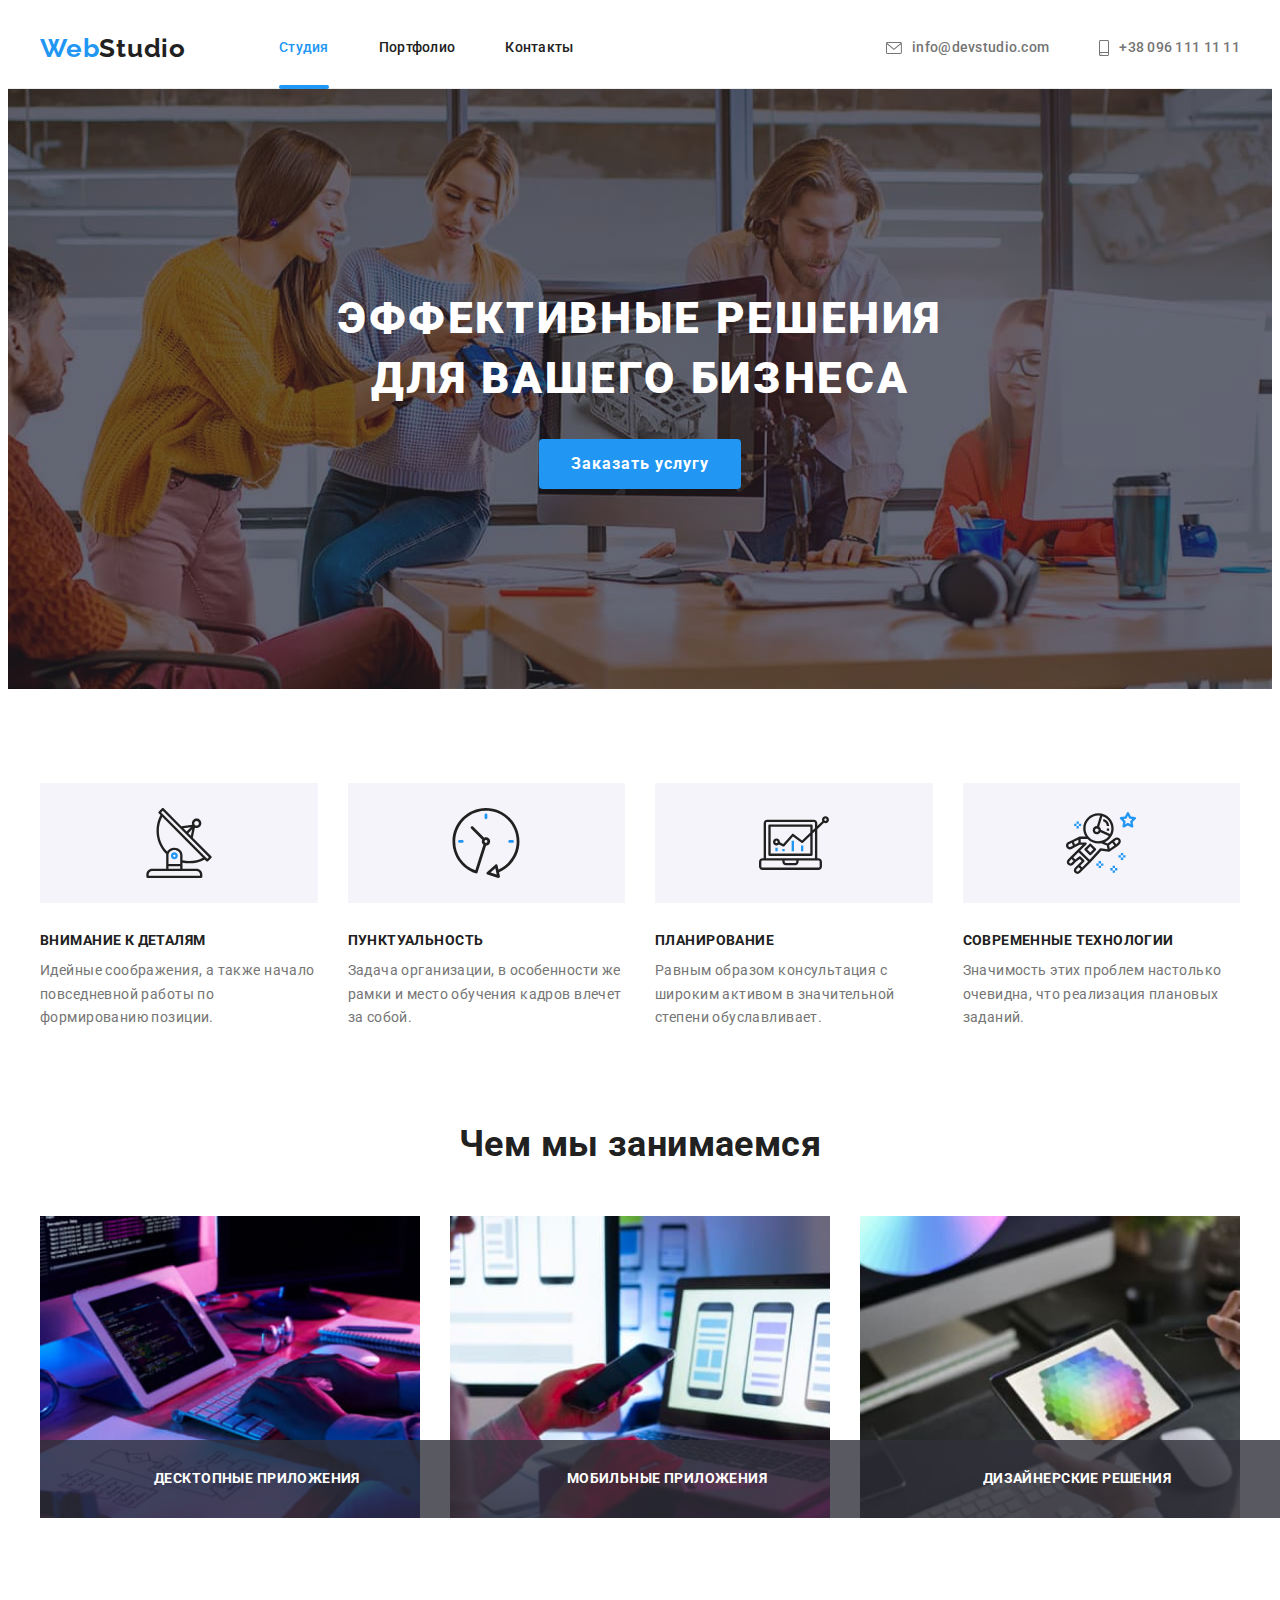
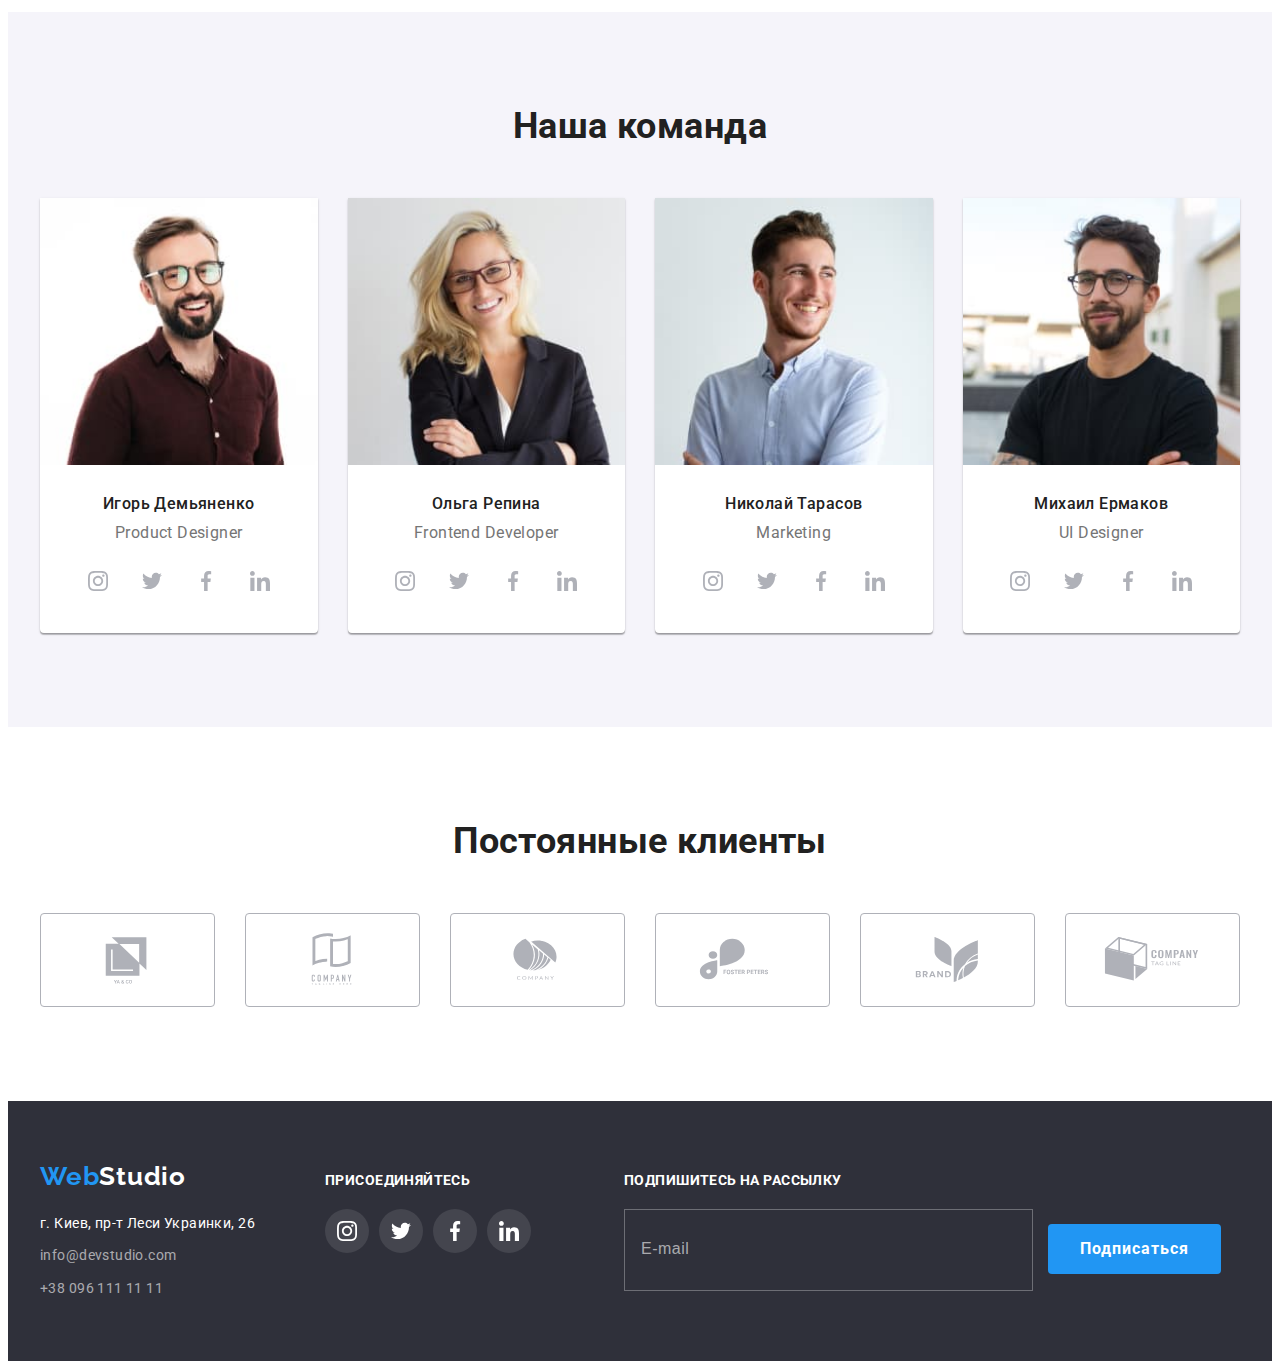
==== index.html @ 933a14ff "222" ====
<!DOCTYPE html>
<html lang="ru">
<head>
    <link rel="preconnect" href="https://fonts.googleapis.com">
    <link rel="preconnect" href="https://fonts.gstatic.com" crossorigin>
    <link href="https://fonts.googleapis.com/css2?family=Raleway:wght@700&family=Roboto:wght@400;500;700;900&display=swap" rel="stylesheet">
    <link rel="stylesheet" href="https://cdnjs.cloudflare.com/ajax/libs/modern-normalize/1.1.0/modern-normalize.min.css" integrity="sha512-wpPYUAdjBVSE4KJnH1VR1HeZfpl1ub8YT/NKx4PuQ5NmX2tKuGu6U/JRp5y+Y8XG2tV+wKQpNHVUX03MfMFn9Q==" crossorigin="anonymous" referrerpolicy="no-referrer" />
    <meta charset="UTF-8">
    <meta http-equiv="X-UA-Compatible" content="IE=edge">
    <meta name="viewport" content="width=device-width, initial-scale=1.0">
    <link href="./css/styles.css" rel="stylesheet"> 
    <title>Web Studio</title>
</head>
<body>
<!--Шапка страницы-->
<header class="header">
    <div class="container header-container">
        <a  class="link logo" href="index.html">Web<span class="header-logo-span">Studio</span></a>
        <nav class="header-nav">
            <ul class="list header-list">
        <li class="header-item"><a href="index.html" class="link header-link current-link  ">Студия</a></li>
        <li class="header-item"><a href="portfolio.html" class="link header-link">Портфолио</a></li>
        <li class="header-item"><a href="" class="link header-link">Контакты</a></li>
            </ul>
        </nav>
        <ul class="list header-contact-list">
            <li class="header-contact-item"><a href=" mailto:info@devstudio.com" class="link header-link">
                <svg class="header-contact-icon" width="16" height="12">
                    <use href="./images/icons.svg#icon-mail"></use>
                </svg>
                info@devstudio.com</a></li>
            <li class="header-contact-item"><a href="tel:+380961111111" class="link header-link">
                <svg class="header-contact-icon" width="10" height="16">
                    <use href="./images/icons.svg#icon-smartphone"></use>
                </svg>
                +38 096 111 11 11</a></li>
        </ul>
    </div>
    
</header>
<!--Основная часть-->
<main>
    <!--Секция с кнопкой-->
    <section class="hero section">
        <div class="container">
    <h1 class="hero-title">Эффективные решения для вашего бизнеса</h1>
        <button   type="button"  class="hero-button" data-modal-open> Заказать услугу</button>
        </div>
    </section>
    <!--О нас-->
    <section class="about section">
        <div class="container">
        <ul class="list about-list card-set">
            <li class="about-item item">
                <div class="about-img">
                         <svg class="about-icon" width="70" height="70">
                             <use href="./images/icons.svg#icon-antenna"></use>
                         </svg>    
                </div>
                <h3 class="about-title">Внимание к деталям</h3>
                <p class="about-text">Идейные соображения, а также начало повседневной работы по формированию позиции.</p>
            </li>
            <li class="about-item item">
                <div class="about-img">
                    <svg class="about-icon" width="70" height="70">
                        <use href="./images/icons.svg#icon-clock"></use>
                    </svg>    
           </div>
                <h3 class="about-title">Пунктуальность</h3>
                <p class="about-text">Задача организации, в особенности же рамки и место обучения кадров влечет за собой.</p>
            </li>
            <li class="about-item item">
                <div class="about-img">
                    <svg class="about-icon" width="70" height="70">
                        <use href="./images/icons.svg#icon-diagram"></use>
                    </svg>    
           </div>
                <h3 class="about-title">Планирование</h3>
                <p class="about-text">Равным образом консультация с широким активом в значительной степени обуславливает.</p>
            </li>
            <li class="about-item item">
                <div class="about-img">
                    <svg class="about-icon" width="70" height="70">
                        <use href="./images/icons.svg#icon-astronaut"></use>
                    </svg>    
           </div>
                <h3 class="about-title">Современные технологии</h3>
                <p class="about-text">Значимость этих проблем настолько очевидна, что реализация плановых заданий.</p>
            </li>
        </ul>
        </div>
    </section>
    <!--Чем занимаемся-->
    <section class="work section"> 
        <div class="container">
        <h2 class="section-title">Чем мы занимаемся</h2>
        <ul class="list work-list card-set">
            <li class="work-item item">
                <div class="work-content">
                <img src="./images/about_section_img_1.jpg" alt="Написание кода" width="370" height="294">
               <h3 class="work-text">
                Десктопные приложения
               </h3>
                 </div>
            </li>
            <li class="work-item item">
                <div class="work-content">
                <img src="./images/about_section_img_2.jpg" alt="Разробка мобильного приложения" width="370" height="294">
                <h3 class="work-text">
                    Мобильные приложения
                   </h3>
                     </div>
            </li>
            <li class="work-item item">
                <div class="work-content">
                <img src="./images/about_section_img_3.jpg" alt="Выбор цветовой палитры" width="370" height="294">
                <h3 class="work-text">
                    Дизайнерские решения
                   </h3>
                     </div>
            </li>
        </ul>
        </div>
    </section>
    <!--Команда-->
    <section class="team section"> 
        <div class="container">
        <h2 class="section-title">Наша команда</h2>
        <ul class="list team-list card-set">
            <li class="team-item item">
                <img src="./images/team_img_1.jpg" alt="Игорь Демьяненко" width="270" height="260">
                <div class="teem-content">
                <h3 class="team-people">Игорь Демьяненко</h3>
                <p class="team-position">Product Designer</p>
                <ul class="social-list list">
                    <li class="social-item" >
                        <a href=""
                         class="social-link link"> 
                         <svg class="social-icon" width="20" height="20">
                             <use href="./images/icons.svg#icon-instagram"></use>
                         </svg>
                        </a>
                    </li>
                    <li class="social-item" >
                        <a href=""
                         class="social-link link"> 
                         <svg class="social-icon" width="20" height="20">
                             <use href="./images/icons.svg#icon-twitter"></use>
                         </svg>
                        </a>
                    </li>
                    <li class="social-item" >
                        <a href=""
                         class="social-link link"> 
                         <svg class="social-icon" width="20" height="20">
                             <use href="./images/icons.svg#icon-facebook"></use>
                         </svg>
                        </a>
                    </li>
                    <li class="social-item" >
                        <a href=""
                         class="social-link link"> 
                         <svg class="social-icon" width="20" height="20">
                             <use href="./images/icons.svg#icon-linkedin"></use>
                         </svg>
                        </a>
                    </li>
                </ul>
            
                </div>
            </li>
            <li class="team-item item">
                <img src="./images/team_img_2.jpg" alt="Ольга Репина" width="270" height="260">
                <div class="teem-content">
                <h3 class="team-people">Ольга Репина</h3>
                <p class="team-position">Frontend Developer</p>
                <ul class="social-list list">
                    <li class="social-item" >
                        <a href=""
                         class="social-link link"> 
                         <svg class="social-icon" width="20" height="20">
                             <use href="./images/icons.svg#icon-instagram"></use>
                         </svg>
                        </a>
                    </li>
                    <li class="social-item" >
                        <a href=""
                         class="social-link link"> 
                         <svg class="social-icon" width="20" height="20">
                             <use href="./images/icons.svg#icon-twitter"></use>
                         </svg>
                        </a>
                    </li>
                    <li class="social-item" >
                        <a href=""
                         class="social-link link"> 
                         <svg class="social-icon" width="20" height="20">
                             <use href="./images/icons.svg#icon-facebook"></use>
                         </svg>
                        </a>
                    </li>
                    <li class="social-item" >
                        <a href=""
                         class="social-link link"> 
                         <svg class="social-icon" width="20" height="20">
                             <use href="./images/icons.svg#icon-linkedin"></use>
                         </svg>
                        </a>
                    </li>
                </ul>
                </div>
            </li>
            <li class="team-item item">
                <img src="./images/team_img_3.jpg" alt="Николай Тарасов" width="270" height="260">
                <div class="teem-content">
                <h3 class="team-people">Николай Тарасов</h3>
                <p class="team-position">Marketing</p>
                <ul class="social-list list">
                    <li class="social-item" >
                        <a href=""
                         class="social-link link"> 
                         <svg class="social-icon" width="20" height="20">
                             <use href="./images/icons.svg#icon-instagram"></use>
                         </svg>
                        </a>
                    </li>
                    <li class="social-item" >
                        <a href=""
                         class="social-link link"> 
                         <svg class="social-icon" width="20" height="20">
                             <use href="./images/icons.svg#icon-twitter"></use>
                         </svg>
                        </a>
                    </li>
                    <li class="social-item" >
                        <a href=""
                         class="social-link link"> 
                         <svg class="social-icon" width="20" height="20">
                             <use href="./images/icons.svg#icon-facebook"></use>
                         </svg>
                        </a>
                    </li>
                    <li class="social-item" >
                        <a href=""
                         class="social-link link"> 
                         <svg class="social-icon" width="20" height="20">
                             <use href="./images/icons.svg#icon-linkedin"></use>
                         </svg>
                        </a>
                    </li>
                </ul>
                </div>
            </li>
            <li class="team-item item">
                <img src="./images/team_img_4.jpg" alt="Михаил Ермаков" width="270" height="260">
                <div class="teem-content">
                <h3 class="team-people">Михаил Ермаков</h3>
                <p class="team-position">UI Designer</p>
                <ul class="social-list list">
                    <li class="social-item" >
                        <a href=""
                         class="social-link link"> 
                         <svg class="social-icon" width="20" height="20">
                             <use href="./images/icons.svg#icon-instagram"></use>
                         </svg>
                        </a>
                    </li>
                    <li class="social-item" >
                        <a href=""
                         class="social-link link"> 
                         <svg class="social-icon" width="20" height="20">
                             <use href="./images/icons.svg#icon-twitter"></use>
                         </svg>
                        </a>
                    </li>
                    <li class="social-item" >
                        <a href=""
                         class="social-link link"> 
                         <svg class="social-icon" width="20" height="20">
                             <use href="./images/icons.svg#icon-facebook"></use>
                         </svg>
                        </a>
                    </li>
                    <li class="social-item" >
                        <a href=""
                         class="social-link link"> 
                         <svg class="social-icon" width="20" height="20">
                             <use href="./images/icons.svg#icon-linkedin"></use>
                         </svg>
                        </a>
                    </li>
                </ul>
                </div>
                </li>
                </ul>
        </div>
    </section>
    <section class="clients section"> 
        <div class="container">
        <h2 class="section-title">Постоянные клиенты</h2>
        <ul class="list clients-list card-set">
            <li class="clients-item item">
                <a href=""
                         class="clients-link link"> 
                         <svg class="clients-icon" width="106" height="60">
                             <use href="./images/icons.svg#icon-client_logo-1"></use>
                         </svg>
                        </a>
            </li>
            <li class="clients-item item">
                <a href=""
                         class="clients-link link"> 
                         <svg class="clients-icon" width="106" height="60">
                             <use href="./images/icons.svg#icon-client_logo-2"></use>
                         </svg>
                        </a>
            </li>
            <li class="clients-item item">
                <a href=""
                         class="clients-link link"> 
                         <svg class="clients-icon" width="106" height="60">
                             <use href="./images/icons.svg#icon-client_logo-3"></use>
                         </svg>
                        </a>
            </li>
            <li class="clients-item item">
                <a href=""
                         class="clients-link link"> 
                         <svg class="clients-icon" width="106" height="60">
                             <use href="./images/icons.svg#icon-client_logo-4"></use>
                         </svg>
                        </a>
            </li>
            <li class="clients-item item">
                <a href=""
                         class="clients-link link"> 
                         <svg class="clients-icon" width="106" height="60">
                             <use href="./images/icons.svg#icon-client_logo-5"></use>
                         </svg>
                        </a>
            </li>
            <li class="clients-item item">
                <a href=""
                         class="clients-link link"> 
                         <svg class="clients-icon" width="106" height="60">
                             <use href="./images/icons.svg#icon-client_logo-6"></use>
                         </svg>
                        </a>
            </li>
            
        </ul>
        </div>
    </section>
</main>

<footer class="footer">
   
    <div class="container footer-container">
<div class="main-footer">
    <a href="" class="link logo">Web<span class="footer-logo-span">Studio</span></a>
    <address class="footer-address">
        <ul class="list footer-list">
        <li class="footer-item">
           <a href="https://goo.gl/maps/kdyRsUSUZegwHqDn6" target="_blank" rel="noopener noreferrer"  class="link footer-link">
          г. Киев, пр-т Леси Украинки, 26
           </a>
        </li> 
         <li class="footer-item">
           <a href="mailto:info@devstudio.com"  class="link footer-link">info@devstudio.com</a>
         </li>
        <li class="footer-item">
          <a href="tel:+380961111111"  class="link footer-link">+38 096 111 11 11</a>
        </li>
        </ul>
      </address>
    </div>
    
      <div class="footer-social">
          <h2 class="footer-social-logo">присоединяйтесь</h2>
          <ul class="social-list list">
            <li class="social-item" >
                <a href=""
                 class="social-link link"> 
                 <svg class="social-icon" width="20" height="20">
                     <use href="./images/icons.svg#icon-instagram"></use>
                 </svg>
                </a>
            </li>
            <li class="social-item" >
                <a href=""
                 class="social-link link"> 
                 <svg class="social-icon" width="20" height="20">
                     <use href="./images/icons.svg#icon-twitter"></use>
                 </svg>
                </a>
            </li>
            <li class="social-item" >
                <a href=""
                 class="social-link link"> 
                 <svg class="social-icon" width="20" height="20">
                     <use href="./images/icons.svg#icon-facebook"></use>
                 </svg>
                </a>
            </li>
            <li class="social-item" >
                <a href=""
                 class="social-link link"> 
                 <svg class="social-icon" width="20" height="20">
                     <use href="./images/icons.svg#icon-linkedin"></use>
                 </svg>
                </a>
            </li>
        </ul>
      </div>
      <div class="footer-mailing">
          <h2 class="footer-mailing-logo">Подпишитесь на рассылку</h2>
          <form action="#" class="mailing-form">
              <input 
              type="mail" 
              placeholder="E-mail" 
              class="mailing-input"
              name="mailing"
              >
              <button type="submit" class="mailing-button">Подписаться</button>
          </form>


      </div>
    </div>
</footer>
<div class="backdrop is-hidden" data-modal >
    <div class="modal">
        <button type="button" class="modal-close"  data-modal-close>
            <svg class="social-icon" width="18" height="18">
                <use href="./images/icons.svg#icon-close"></use>
            </svg> 
        </button>
    </div>   
</div>
<script src="./js/modal.js"></script>
</body>
</html>
---- css/styles.css ----
:root{
--logo-color: #2196F3;
--light-text-color: #ffffff;
--dark-text-color: #212121;
--accent-color: #2196F3;
--text-color: #757575;
--icon-color: #AFB1B8 ;

--light-background-color: #ffffff;
--dark-background-color: #2F303A;
--gray-background-color: #F5F4FA;

--transition: 250ms cubic-bezier(0.4, 0, 0.2, 1) ;

}
body{
font-family: 'Roboto', sans-serif;
font-size: 14px;
line-height: 1.71;
letter-spacing: 0.03em;
color: var(--text-color);
}
p, h1, h2, h3, h4, h5, h6{
    margin: 0;
}
ul{
    margin: 0;
    padding: 0;
}
img{
    display: block;
    width: 100%;
    height: auto;
}
.list{
    list-style: none;
}
.link {
    text-decoration: none;
    color: inherit;
}
button{
    cursor: pointer;
    font-family: inherit;
}
address{
    font-style: inherit;
}

.visually-hidden {
    position: absolute;
    white-space: nowrap;
    width: 1px;
    height: 1px;
    overflow: hidden;
    border: 0;
    padding: 0;
    clip: rect(0 0 0 0);
    clip-path: inset(50%);
    margin: -1px;
}

.container{
    width: 1200px;
    padding-left: 15px;
    padding-right: 15px;
    margin: 0 auto;
}

.section{
    padding-top: 94px;
    padding-bottom: 94px;
}
.card-set{
    display: flex;
    flex-wrap: wrap;
    margin-left: -30px;
    margin-top: -30px;
}

.item{
    margin-top: 30px;
    margin-left: 30px;
}


/*--------HEADER-----------*/
.header{
    border-bottom: 1px solid #ECECEC;
}

.header .logo{
    margin-right: 93px;
}


.header-container{
    display: flex;
    align-items: center;
}
    

.logo {
font-family: Raleway;
font-weight: bold;
font-size: 26px;
line-height: 1.19;
letter-spacing: 0.03em;
color: var(--logo-color);
}
.header-logo-span{
color:var(--dark-text-color)
}
.header-list{
    color:var(--dark-text-color);
    display: flex;
    
}
.header-contact-list{
display: flex;
margin-left: auto;
align-items: center;
}
.header-item:not(:last-child){
    margin-right: 50px;
}

.header-contact-item:not(:first-child){
    margin-left: 50px;
}

.header-link{
font-weight: 500;
line-height: 1.14;
letter-spacing: 0.02em;
padding-top: 32px;
padding-bottom: 32px;
display: flex;
align-items: center;
position: relative;
transition: color var(--transition);

}
.header-link:hover,
.header-link:focus,
.current-link {
    color: var(--accent-color);
}
.current-link::after{
    display: inline-block;
    content: '';
    position: absolute;
    bottom: -1px;
    left: 0;
    right: 0;
    width: auto;
    height: 4px;
    border-radius: 2px;
    margin: 0 auto;
    background-color: var(--accent-color);
    
}

.header-contact-icon{
    display: block;
    margin-right: 10px;
    fill: currentColor;
}

/*----------FOOTER---------*/
.footer{
    background-color: var(--dark-background-color);
    padding-top: 60px;
    padding-bottom: 60px;
    
}
.footer-container{
    display: flex;
    align-items: baseline;
}
.main-footer{
    display: flex;
    flex-direction: column;
    margin-right: 70px;
}
.footer .logo{
    margin-bottom: 20px;
}

.footer-logo-span{
color:var(--light-text-color);
}
.footer-item:not(:last-child){
  margin-bottom: 9px;
}

.footer-link[target="_blank"]
{
color:var(--light-text-color)
}
.footer-link{
color: rgba(255, 255, 255, 0.6);
transition: color var(--transition);
}
.footer-link:hover,
.footer-link:focus{
    color: var(--accent-color);
}
.footer-social{
    display: flex;
    flex-direction: column;
    margin-right: 93px;
}
.footer .social-link{
    color: var(--light-text-color);
}



.footer-social-logo, 
.footer-mailing-logo{
 font-weight: bold;
font-size: 14px;
line-height: 1.14;
letter-spacing: 0.03em;
text-transform: uppercase;
margin-bottom: 20px;
color: var(--light-text-color);
margin-bottom: 20px;
}

.mailing-input{
    width: 375px;
    height: 50px;
    border: 1px solid rgba(255, 255, 255, 0.3);
    background-color: transparent;
    margin-right: 12px;
    padding: 15px 16px;
    color: var(--light-text-color);

}

.mailing-input::placeholder{
    font-size: 16px;
    line-height: 1.25;
    letter-spacing: 0.03em;
    color: rgba(255, 255, 255, 0.6)
    }

  
/*---------HERO--------*/
.hero{
    background-color: var(--dark-background-color);
    padding-bottom: 200px;
    padding-top: 200px;
    text-align: center;
    background-image: linear-gradient(
        rgba(47, 48, 58, 0.4),
        rgba(47, 48, 58, 0.4)
        ),url(../images/hero_bg_img.jpg);
    background-repeat: no-repeat;
    background-position: center;
}
.hero-title{
font-weight: 900;
font-size: 44px;
line-height: 1.36;
letter-spacing: 0.06em;
text-transform: uppercase;
color:var(--light-text-color);
margin-bottom: 30px;
text-align: center;
max-width: 700px;
margin-left: auto;
margin-right: auto;




}
.hero-button,
.mailing-button{
font-weight: bold;
font-size: 16px;
line-height: 1.875;
letter-spacing: 0.06em;
color: var(--light-text-color);
background-color:var(--accent-color);
padding: 10px 32px;
border: none;
border-radius: 4px;




}
/*---------ABOUT----------*/




.about-title{
font-size: 14px;
line-height: 1.14;
letter-spacing: 0.03em;
text-transform: uppercase;
color:var(--dark-text-color);
margin-bottom: 10px;
}

.about-list{
    display: flex;
}

.about-item{
    flex-basis: calc(100% / 4 - 30px);
}
.about-img{
    display: flex;
    justify-content: center;
    align-items: center;
    background-color: var(--gray-background-color);
    height: 120px;
    margin-bottom: 30px;
}









/*----------WORK----------*/
.work{
    padding-top: 0;
}

.section-title{
font-size: 36px;
line-height: 1.16;
color:var(--dark-text-color);
margin-bottom: 50px;
text-align: center;
}

.work-list{
display: flex;
}
.work-item{
    flex-basis: calc(100% / 3 - 30px);
}
.work-content{
    position: relative;
}
.work-text{
    position: absolute;
    width: 100%;
    background-color:  rgba(47, 48, 58, 0.8);
    bottom: 0;
    padding: 27px ;
    font-size: 14px;
    text-align: center;
    text-transform: uppercase;
    color: var(--light-text-color);
}



/*---------TEAM------------*/
.team{
    background-color: var(--gray-background-color);
}
.team-list{
    display: flex;
}


.team-item{
    background-color:var(--light-background-color);
    text-align: center;
    flex-basis: calc(100% / 4 - 30px);
    box-shadow:
     0px 1px 3px rgba(0, 0, 0, 0.12),
     0px 1px 1px rgba(0, 0, 0, 0.14), 
     0px 2px 1px rgba(0, 0, 0, 0.2);
    border-radius: 0px 0px 4px 4px;
}

.teem-content{
    padding: 30px 32px;

}
.team-position{
    margin-bottom: 16px;
}
.social-list{
    display: flex;
    justify-content: center;
  
}
.social-item + .social-item{
    margin-left: 10px;
}
.social-link{
    display: flex;
    justify-content: center;
    align-items: center;
    width: 44px;
    height: 44px;
    border-radius: 50%;
    color:var(--icon-color);
    background-color: rgba(255, 255, 255, 0.1);
    transition: 
    color var(--transition),
    background-color var(--transition);
    
}
.social-icon{
    fill: currentColor;
}
.social-link:hover,
.social-link:focus{
    background-color: var(--accent-color);
    color:#ffffff;
}



.team-people{
font-weight: 500;
color:var(--dark-text-color);
margin-bottom: 10px;

}
.team-position,
.team-people {
font-size: 16px;
line-height: 1.18;
}
/*----------Clients-----------*/
.clients-item{
    flex-basis: calc(100% / 6 - 30px);
}

.clients-link{
    display: flex;
    justify-content: center;
    align-items: center;
    background-color: var(--light-background-color);
    height: 92px;
    border: 1px solid currentColor;
    border-radius: 4px;
    color:var(--icon-color);
    transition: color var(--transition);
    
}
.clients-icon{
    fill:currentColor
}
.clients-link:hover,
.clients-link:focus{
    color: var(--accent-color);
}
   



/*--------------------PORTFOLIO-------------------*/

.filter-list{
    display: flex;
    justify-content: center;
    margin-bottom: 50px;
}
.filter-item:not(:last-child){
    margin-right: 8px;
}

.filter-button{
font-weight: 500;
font-size: 16px;
line-height: 1.625;
letter-spacing: 0.03em;
color:var(--dark-text-color);
background-color:var(--gray-background-color);
min-width: 73px;
padding: 6px 22px;
border: none;
border-radius: 4px;
transition: color var(--transition),
background-color var(--transition),
box-shadow var(--transition);
}


.filter-button:hover,
.filter-button:focus,
.current-filter {
color:var(--light-text-color);
background-color:var(--accent-color);
box-shadow: 
0px 3px 1px rgba(0, 0, 0, 0.1), 
0px 1px 2px rgba(0, 0, 0, 0.08), 
0px 2px 2px rgba(0, 0, 0, 0.12);
}



.portfolio-item{
    width: calc(100% / 3 - 30px) ;
}
    

.portfolio-content{
    border: 1px solid #eeeeee;
    border-top: 0;
    padding-top: 20px;
    padding-bottom: 20px;
    padding-left: 24px;
    padding-right: 24px;

    
}
.portfolio-link{
    display: flex;
    flex-direction: column;
    transition: box-shadow var(--transition);
    

}

.portfolio-link:hover,
.portfolio-link:focus{
    box-shadow:
    0px 1px 1px rgba(0, 0, 0, 0.12),
    0px 4px 4px rgba(0, 0, 0, 0.06),
    1px 4px 6px rgba(0, 0, 0, 0.16);
}
.portfolio-link:hover .portfolio-hidden-text,
.portfolio-link:focus .portfolio-hidden-text {
    transform: translateY(0);
}

.portfolio-project-name{
    font-size: 18px;
    line-height: 2;
    letter-spacing: 0.06em;
    color:var(--dark-text-color);
    margin-bottom: 4px;
}
.portfolio-project-class{
    font-weight: normal;
    font-size: 16px;
    line-height: 1.875;
 

}
.portfolio-img-block{
    position: relative;
    overflow: hidden;
}
.portfolio-hidden-text{
    position: absolute;
    top: 0;
    left: 0;
    width: 100%;
    height: 100%;
    padding: 63px 24px;
    font-size: 18px;
    line-height: 1.55;
    letter-spacing: 0.03em;
    color: var(--light-text-color);
    background: rgba(33, 150, 243, 0.9);
    transform: translateY(100%);
    transition: transform  var(--transition);
}




/*__________________MODAL________________________________*/




.backdrop {
    width: 100%;
    height: 100%;
    position: fixed;
    top: 0;
    background-color: rgba(0, 0, 0, 0.2);
    transition:  opacity 200ms linear, visibility 200ms linear;
}
.backdrop.is-hidden .modal{
    transform: translate(-50%, -50%) scale(0) ;
}
.modal{
    position: absolute;
    background-color:var(--light-background-color);
    width: 528px;
    min-height: 581px;
    top: 50%;
    left: 50%;
    border-radius: 4px;
    transition: transform 250ms linear;
    transform: translate(-50%,-50%); 
} 
.modal-close{
    border: 1px solid rgba(0, 0, 0, 0.1);
    border-radius: 50%;
    width: 30px;
    height: 30px;
    display: flex;
    justify-content: center;
    align-items: center;
    background-color: var(--light-background-color);
    position: absolute;
    right: 8px;
    top: 8px;  
}
.backdrop.is-hidden{
    opacity: 0;
    pointer-events: none;
    visibility: hidden;
}
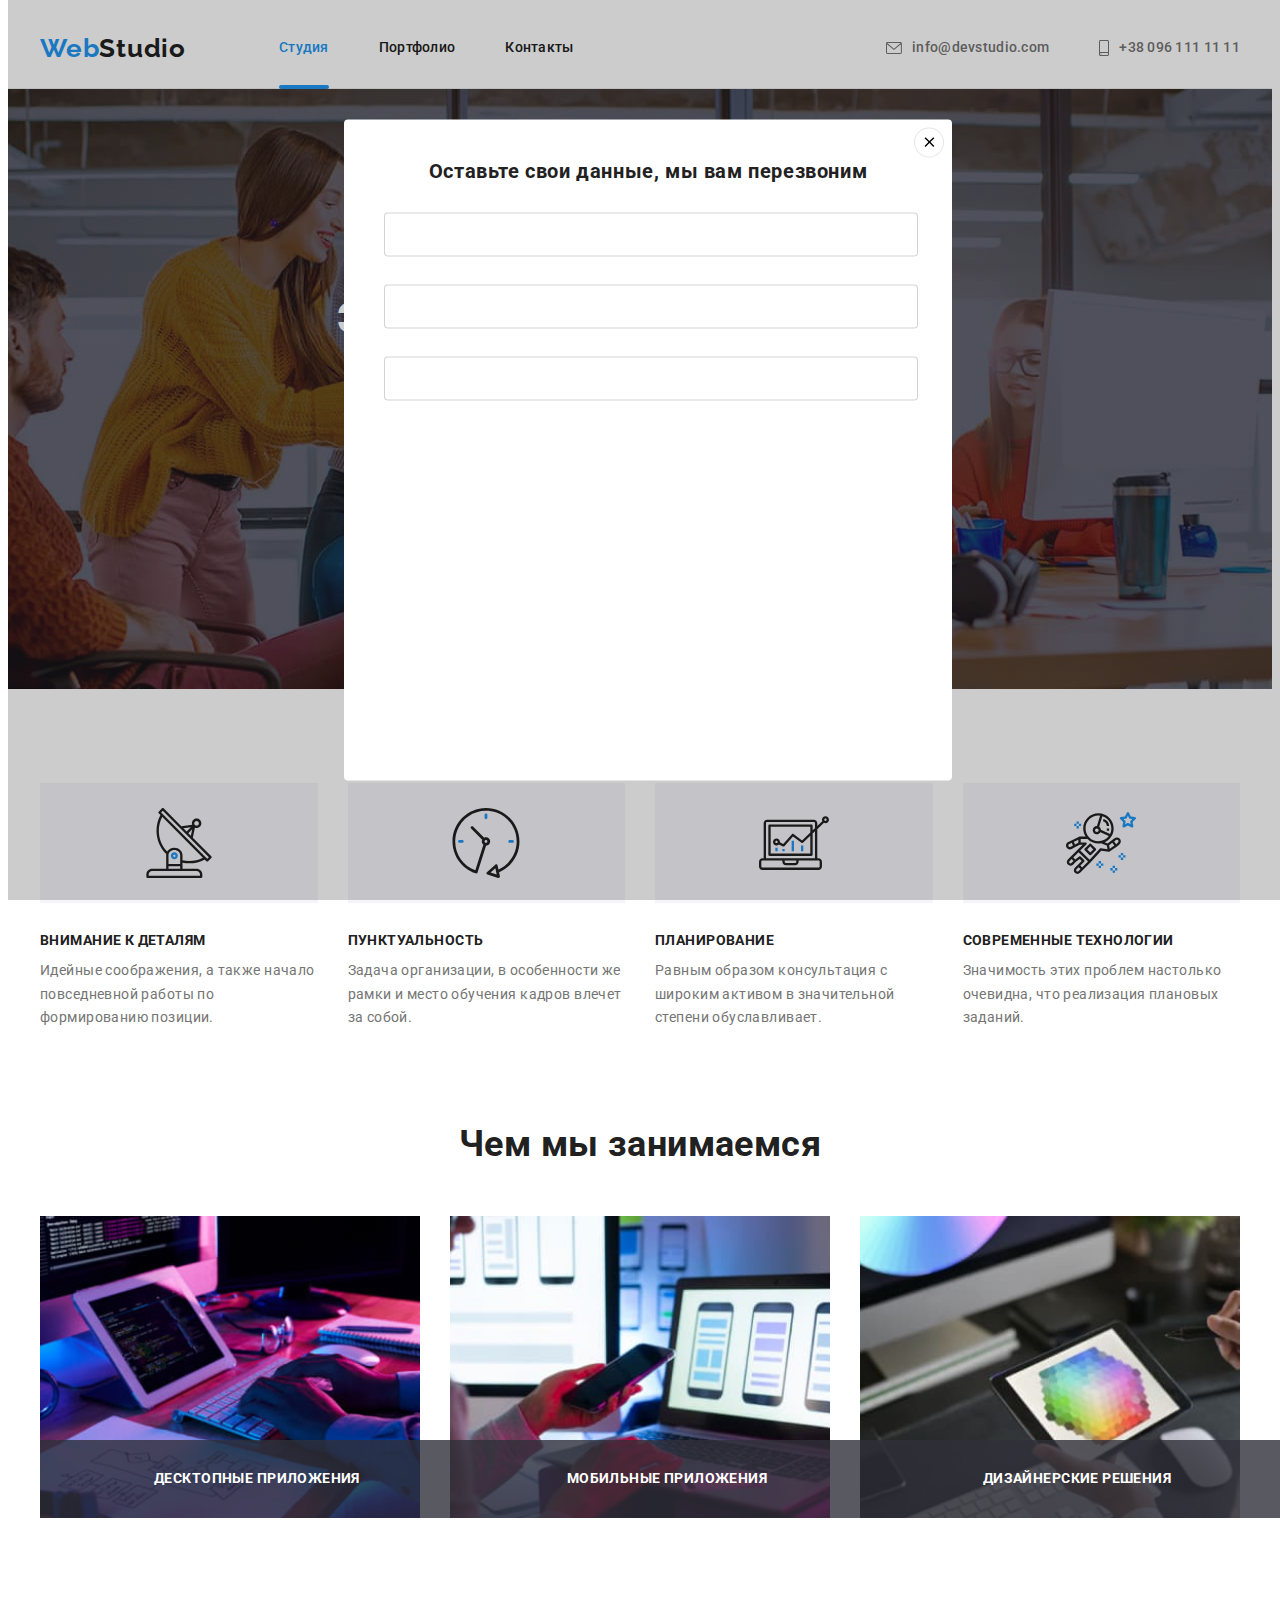
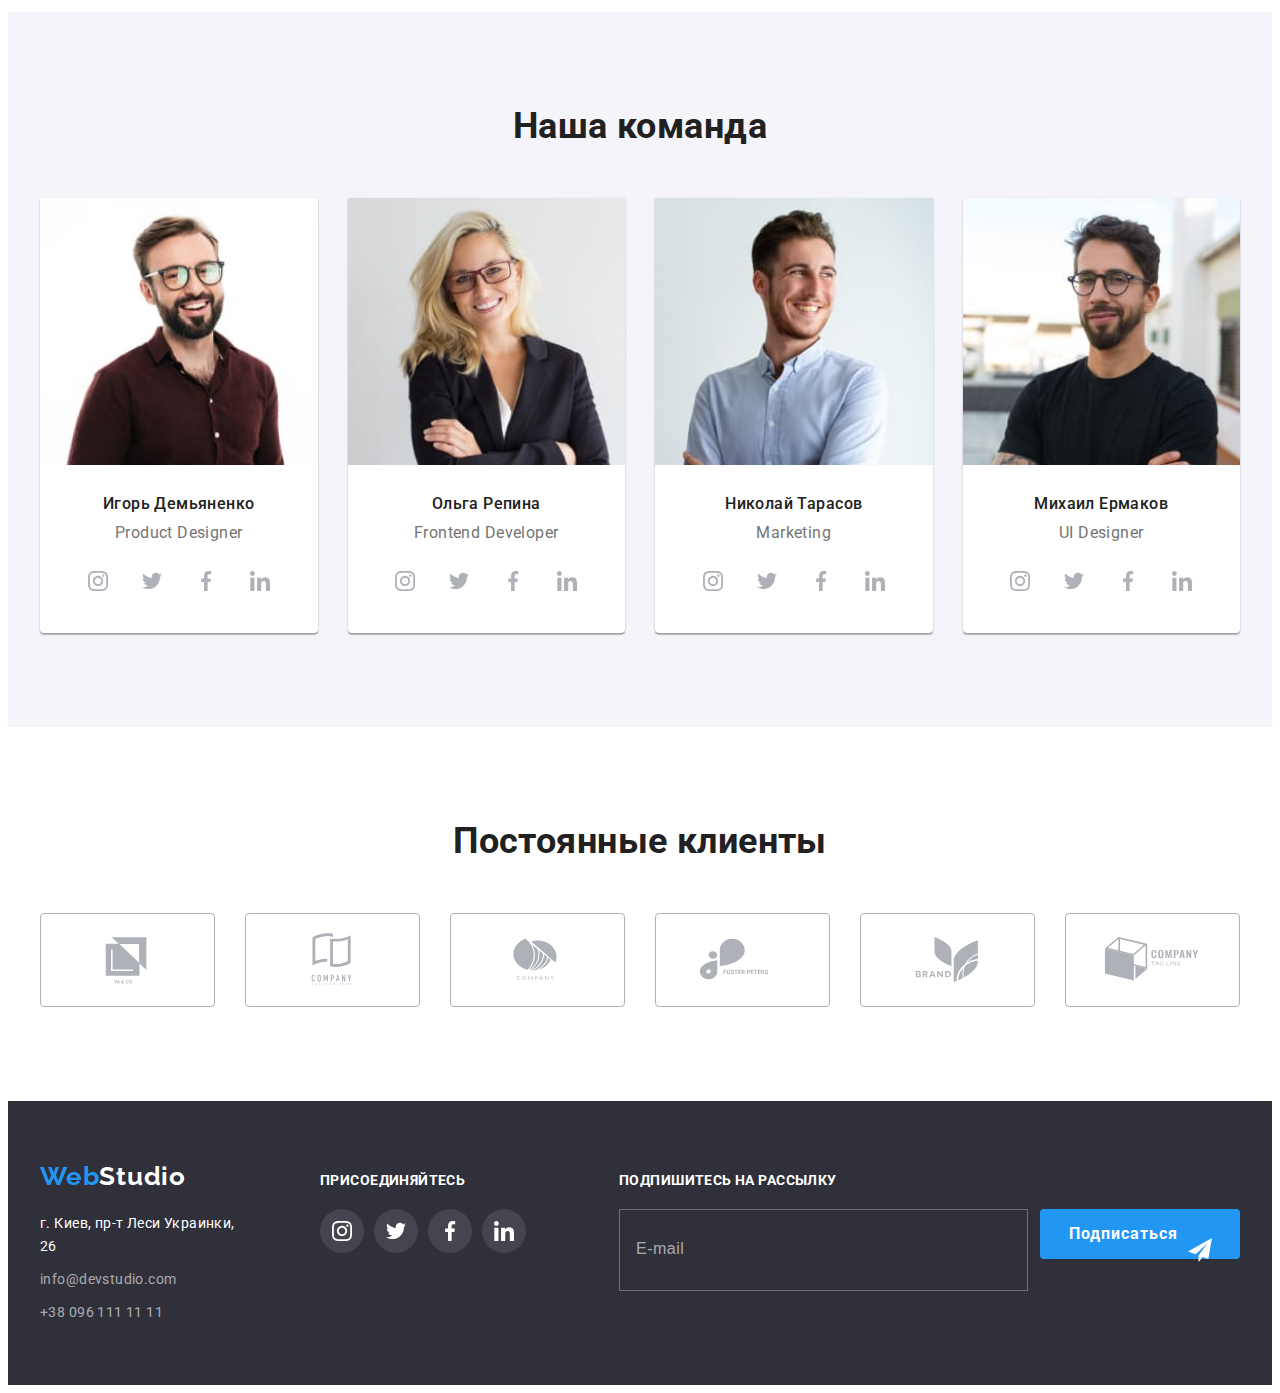
==== commit c8020dc1: "3333" ====
--- a/index.html
+++ b/index.html
@@ -415,26 +415,54 @@
       <div class="footer-mailing">
           <h2 class="footer-mailing-logo">Подпишитесь на рассылку</h2>
           <form action="#" class="mailing-form">
+              <div class="mailing-section">
               <input 
               type="mail" 
               placeholder="E-mail" 
               class="mailing-input"
               name="mailing"
               >
+              <div class="mailing-btn-section">
               <button type="submit" class="mailing-button">Подписаться</button>
+              <svg class="mailing-icon" width="24" height="24">
+                <use href="./images/icons.svg#icon-fly_mail"></use>
+               </svg> 
+              </div>
+            </div>
           </form>
 
 
       </div>
     </div>
 </footer>
-<div class="backdrop is-hidden" data-modal >
+<div class="backdrop " data-modal >
     <div class="modal">
         <button type="button" class="modal-close"  data-modal-close>
             <svg class="social-icon" width="18" height="18">
                 <use href="./images/icons.svg#icon-close"></use>
             </svg> 
         </button>
+        <p class="modal-title">Оставьте свои данные, мы вам перезвоним</p>
+        <form action="#">
+            <input 
+            type="text" 
+            placeholder="" 
+            class="form-input"
+            name=""
+            >
+            <input 
+            type="text" 
+            placeholder="" 
+            class="form-input"
+            name=""
+            >
+            <input 
+            type="text" 
+            placeholder="" 
+            class="form-input"
+            name=""
+            >
+        </form>
     </div>   
 </div>
 <script src="./js/modal.js"></script>
--- a/css/styles.css
+++ b/css/styles.css
@@ -228,6 +228,9 @@
 color: var(--light-text-color);
 margin-bottom: 20px;
 }
+.mailing-section{
+    display: flex;
+}
 
 .mailing-input{
     width: 375px;
@@ -247,6 +250,30 @@
     color: rgba(255, 255, 255, 0.6)
     }
 
+.mailing-button  {
+    font-weight: bold;
+    font-size: 16px;
+    line-height: 1.875;
+    letter-spacing: 0.06em;
+    color: var(--light-text-color);
+    background-color:var(--accent-color);
+    padding: 10px 62px 10px 29px ;
+    
+    border: none;
+    border-radius: 4px;
+    min-width: 200px;
+}      
+
+.mailing-btn-section{
+    position: relative;
+}
+
+.mailing-icon{
+    position: absolute;
+    right: 28px;
+    top: 50%;
+    transform: translateY(-50%);
+}
   
 /*---------HERO--------*/
 .hero{
@@ -278,8 +305,7 @@
 
 
 }
-.hero-button,
-.mailing-button{
+.hero-button{
 font-weight: bold;
 font-size: 16px;
 line-height: 1.875;
@@ -601,6 +627,7 @@
     background-color:var(--light-background-color);
     width: 528px;
     min-height: 581px;
+    padding: 40px;
     top: 50%;
     left: 50%;
     border-radius: 4px;
@@ -626,8 +653,26 @@
     visibility: hidden;
 }
 
-
-
-
-
-
+.modal-title{
+font-weight: bold;
+font-size: 20px;
+line-height: 1.15;
+text-align: center;
+letter-spacing: 0.03em;
+color: var(--dark-text-color);
+margin-bottom: 30px;
+}
+
+.form-input{
+    width: 100%;
+    height: 40px;
+    border: 1px solid rgba(33, 33, 33, 0.2);
+    border-radius: 4px;
+    margin-bottom: 28px;
+}
+ 
+
+
+
+
+
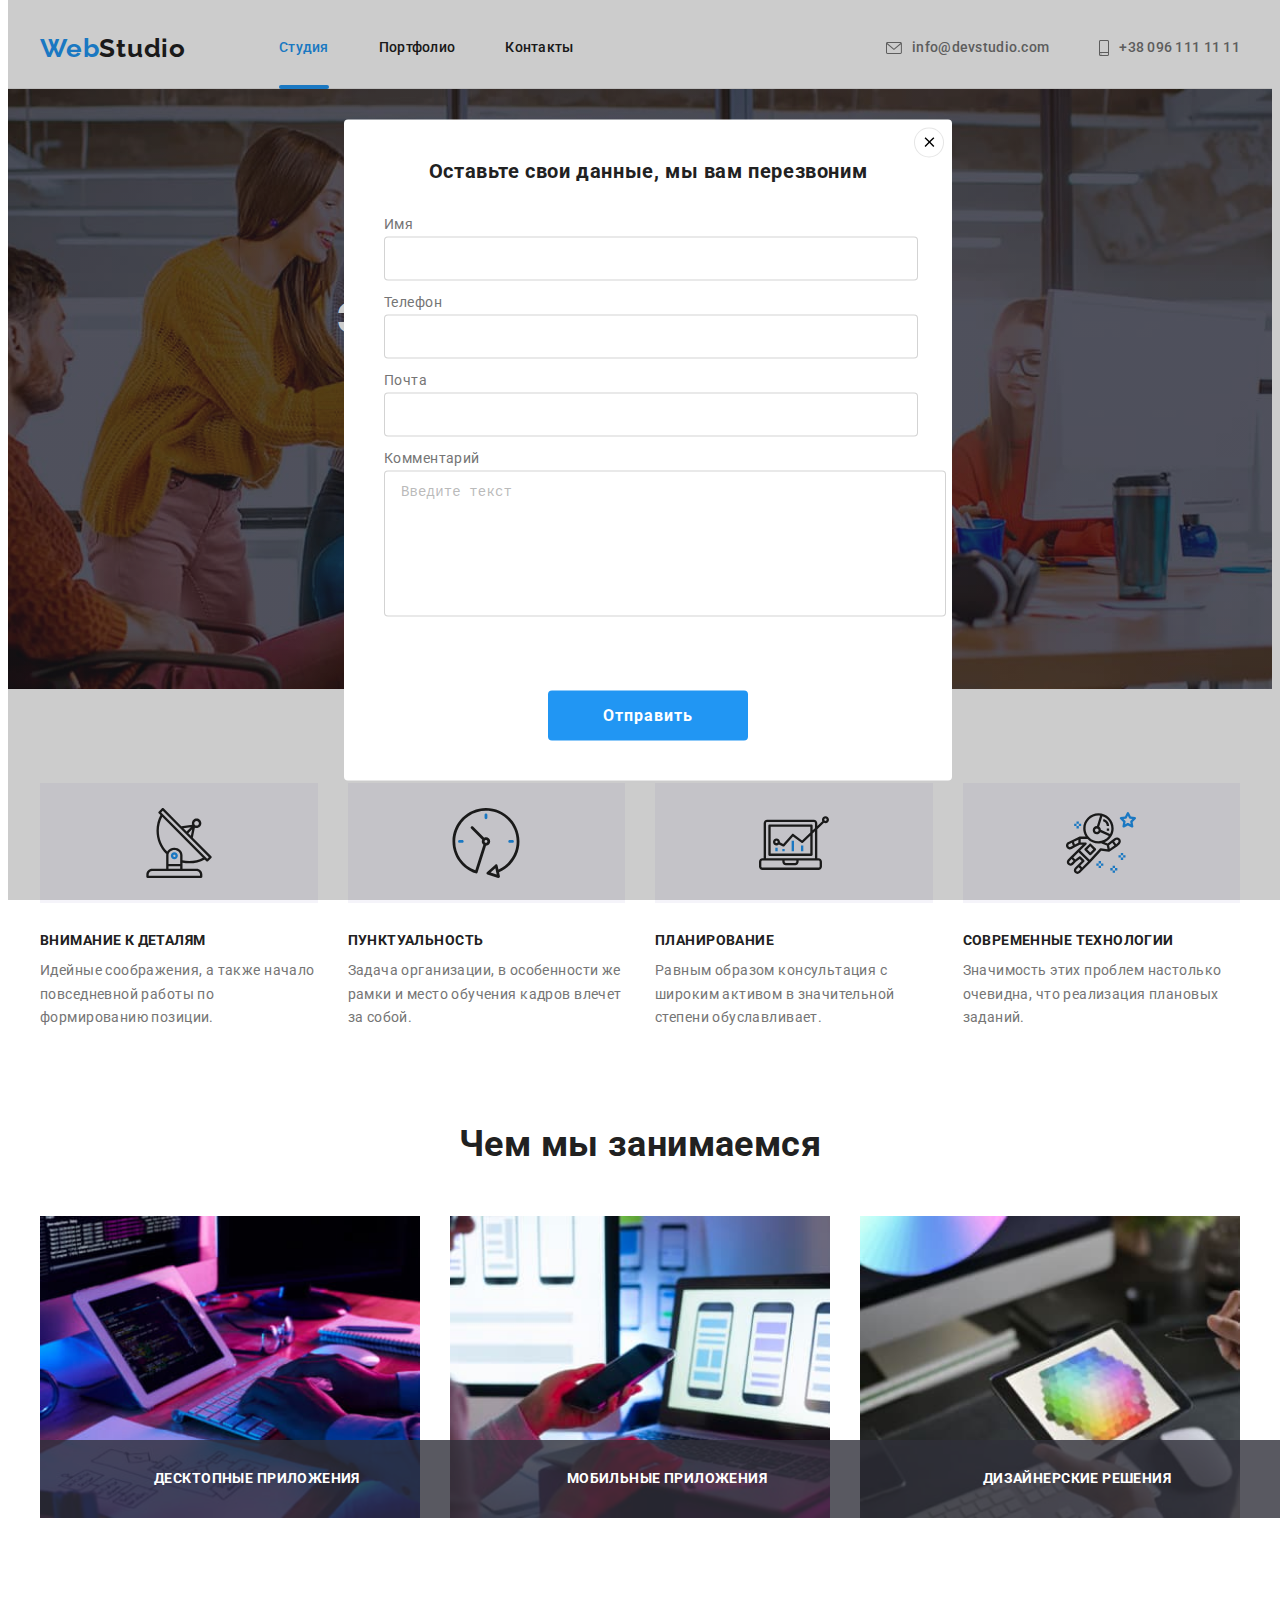
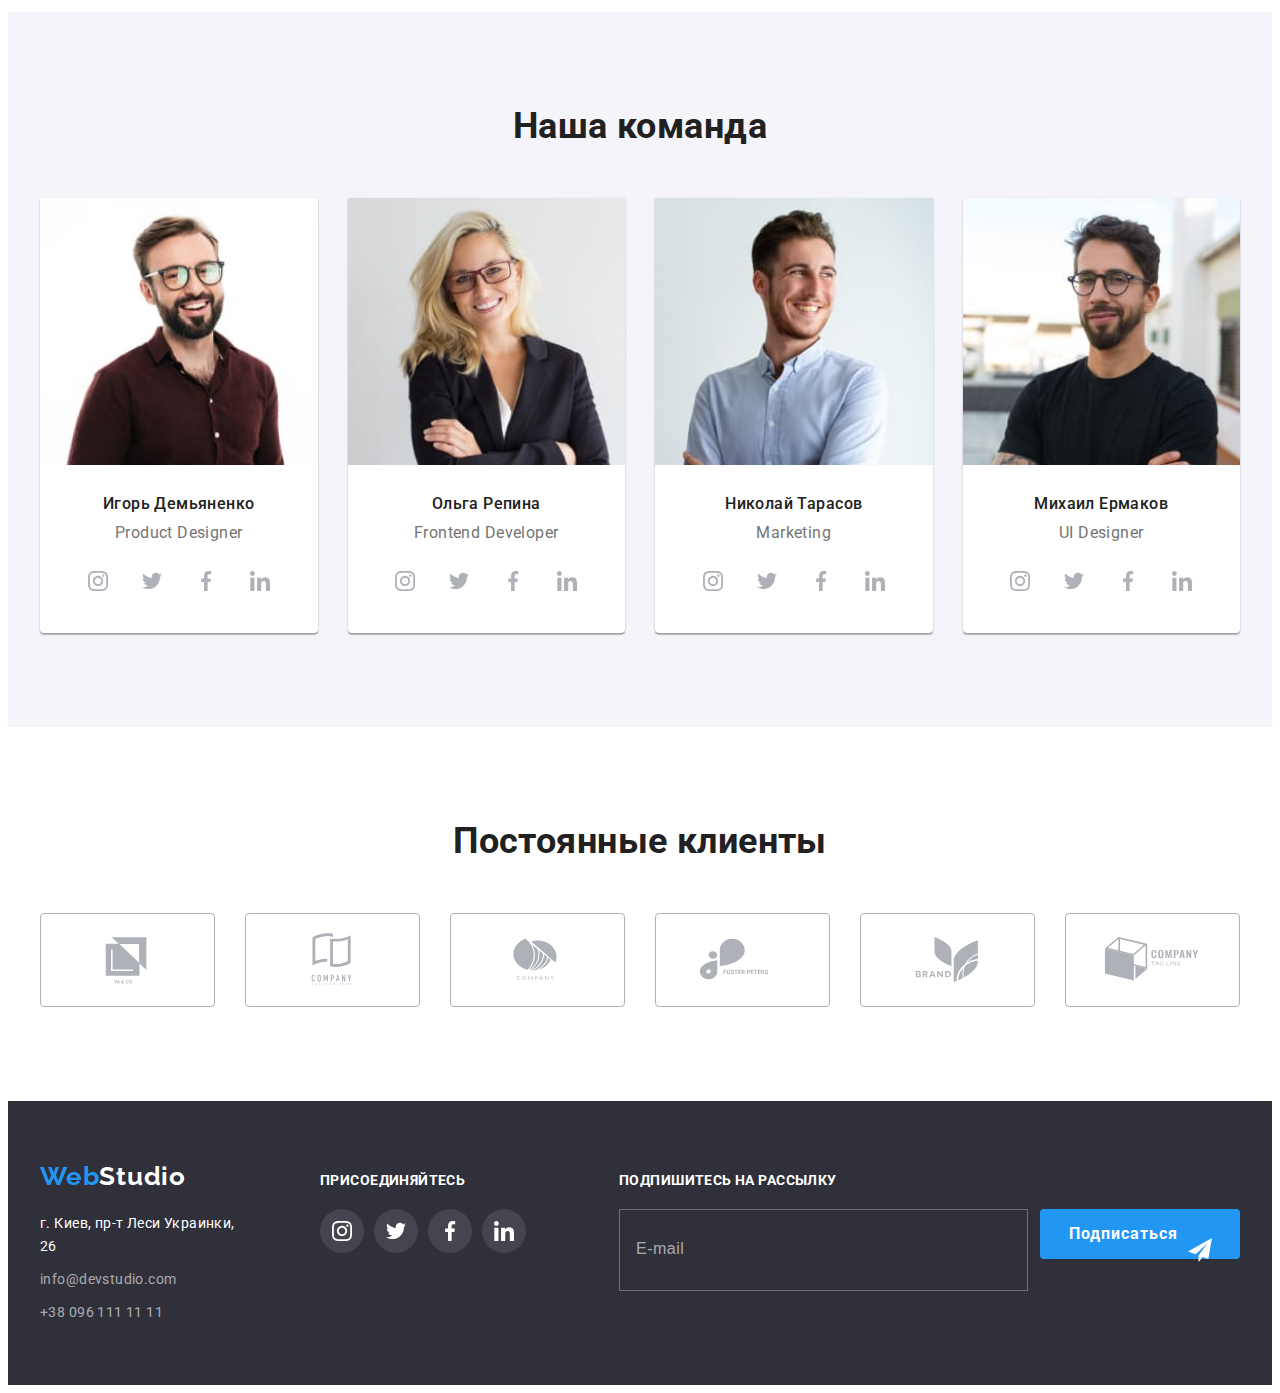
==== commit 4c2776d6: "4444" ====
--- a/index.html
+++ b/index.html
@@ -417,7 +417,7 @@
           <form action="#" class="mailing-form">
               <div class="mailing-section">
               <input 
-              type="mail" 
+              type="email" 
               placeholder="E-mail" 
               class="mailing-input"
               name="mailing"
@@ -444,24 +444,43 @@
         </button>
         <p class="modal-title">Оставьте свои данные, мы вам перезвоним</p>
         <form action="#">
+            <label class="imput-title" for="user-name">Имя</label>
             <input 
             type="text" 
             placeholder="" 
             class="form-input"
-            name=""
+            name="user-name"
+            required
+            id="user-name"
             >
+            <label class="imput-title" for="user-tel">Телефон</label>
             <input 
-            type="text" 
+            type="tel" 
             placeholder="" 
             class="form-input"
-            name=""
+            name="user-tel"
+            required
+            id="user-tel"
             >
+            <label class="imput-title" for="user-email">Почта</label>
             <input 
-            type="text" 
+            type="email" 
             placeholder="" 
             class="form-input"
-            name=""
+            name="user-email"
+            required
+            id="user-email"
             >
+            <label class="imput-title" for="user-text">Комментарий</label>
+            <textarea 
+            name="user-text"
+            id="user-text" 
+            placeholder="Введите текст"
+            class="form-text"
+            ></textarea>
+            <button type="submit" class="modal-button" >Отправить</button>
+
+        
         </form>
     </div>   
 </div>
--- a/css/styles.css
+++ b/css/styles.css
@@ -305,7 +305,8 @@
 
 
 }
-.hero-button{
+.hero-button,
+.modal-button{
 font-weight: bold;
 font-size: 16px;
 line-height: 1.875;
@@ -315,7 +316,7 @@
 padding: 10px 32px;
 border: none;
 border-radius: 4px;
-
+min-width: 200px;
 
 
 
@@ -668,11 +669,35 @@
     height: 40px;
     border: 1px solid rgba(33, 33, 33, 0.2);
     border-radius: 4px;
-    margin-bottom: 28px;
-}
- 
-
-
-
-
-
+    margin-bottom: 10px;
+}
+.input-title{
+    font-size: 12px;
+    line-height: 1.16;
+    letter-spacing: 0.01em;
+    margin-bottom: 4px;
+}
+ .form-text{
+     width: 100%;
+     height: 120px;
+     resize: none;
+     border: 1px solid rgba(33, 33, 33, 0.2);
+     border-radius: 4px; 
+     padding: 12px 16px;
+ }
+ .form-text::placeholder{
+    font-size: 14px;
+    line-height: 1.142;
+    letter-spacing: 0.01em;
+    color: rgba(117, 117, 117, 0.5);
+ }
+ .modal-button{
+    position: absolute;
+    bottom: 40px;
+    left: 50%;
+    transform: translateX(-50%);
+
+
+
+
+
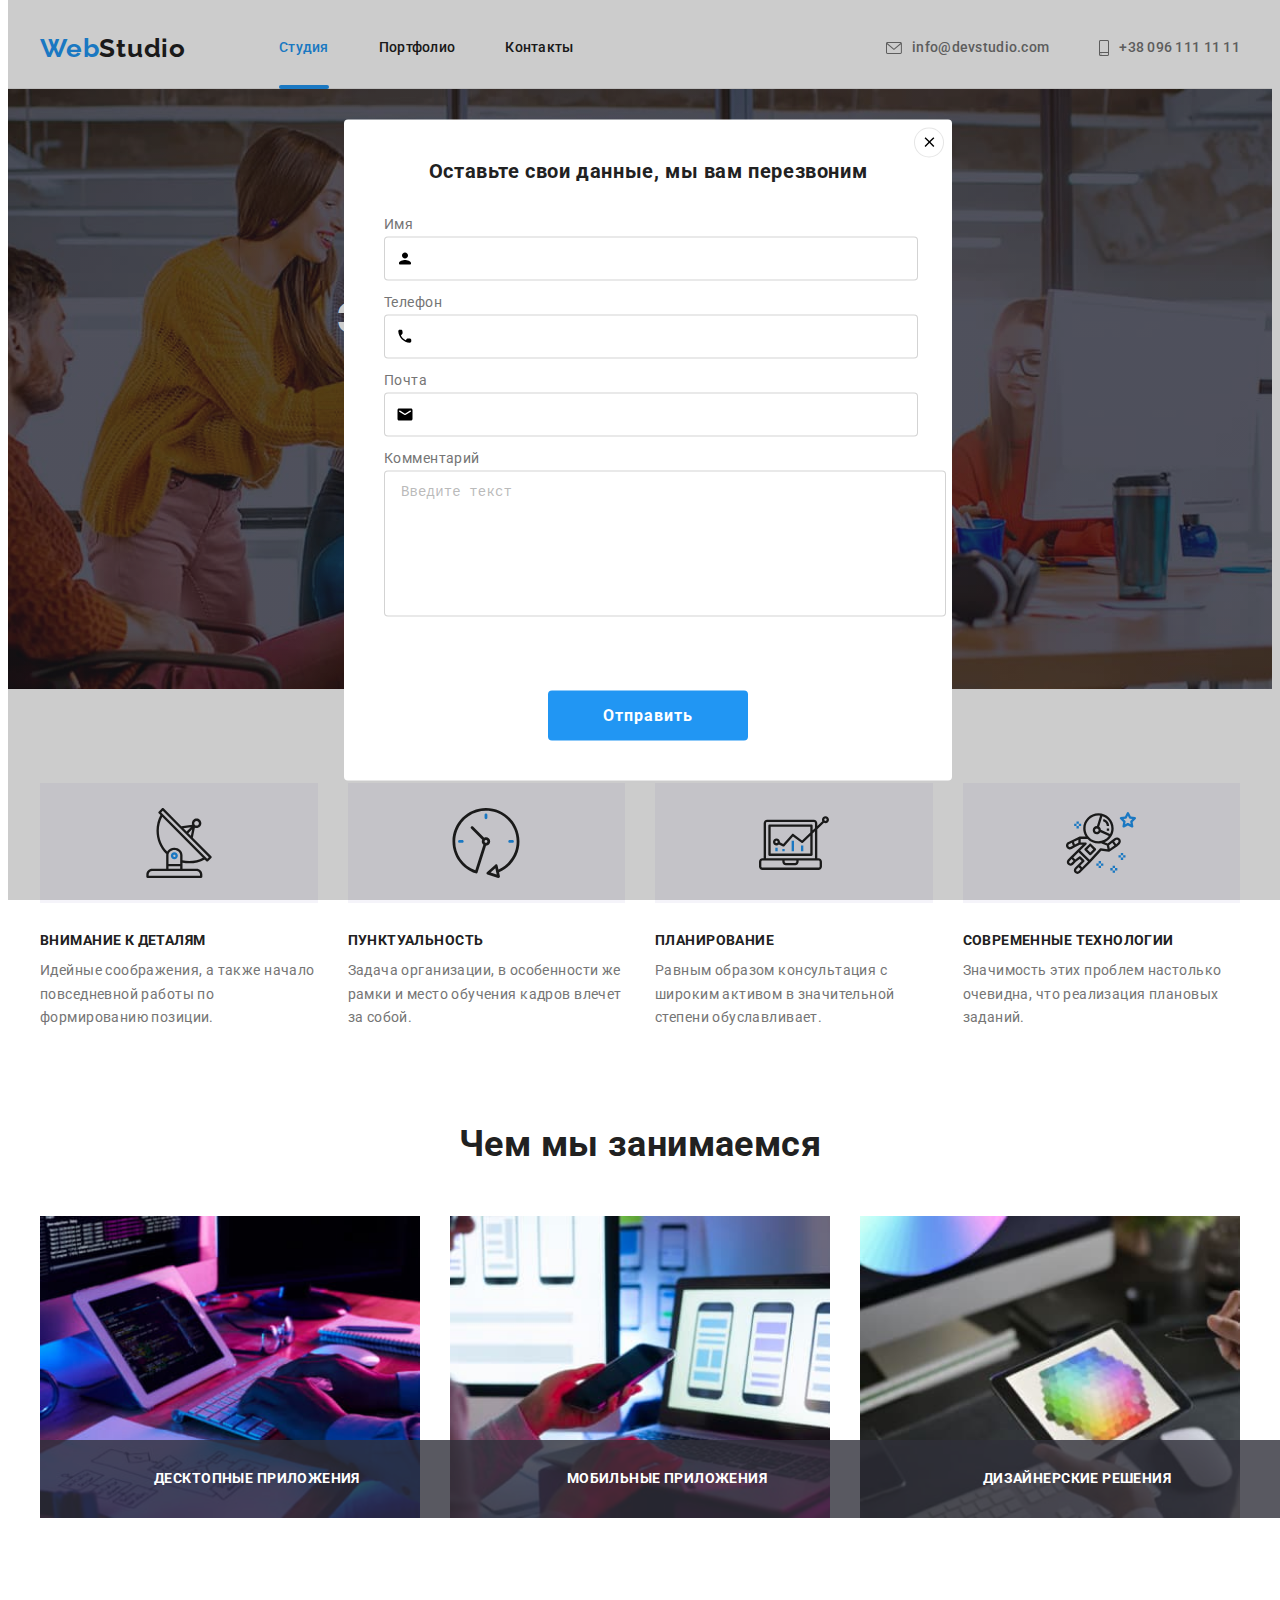
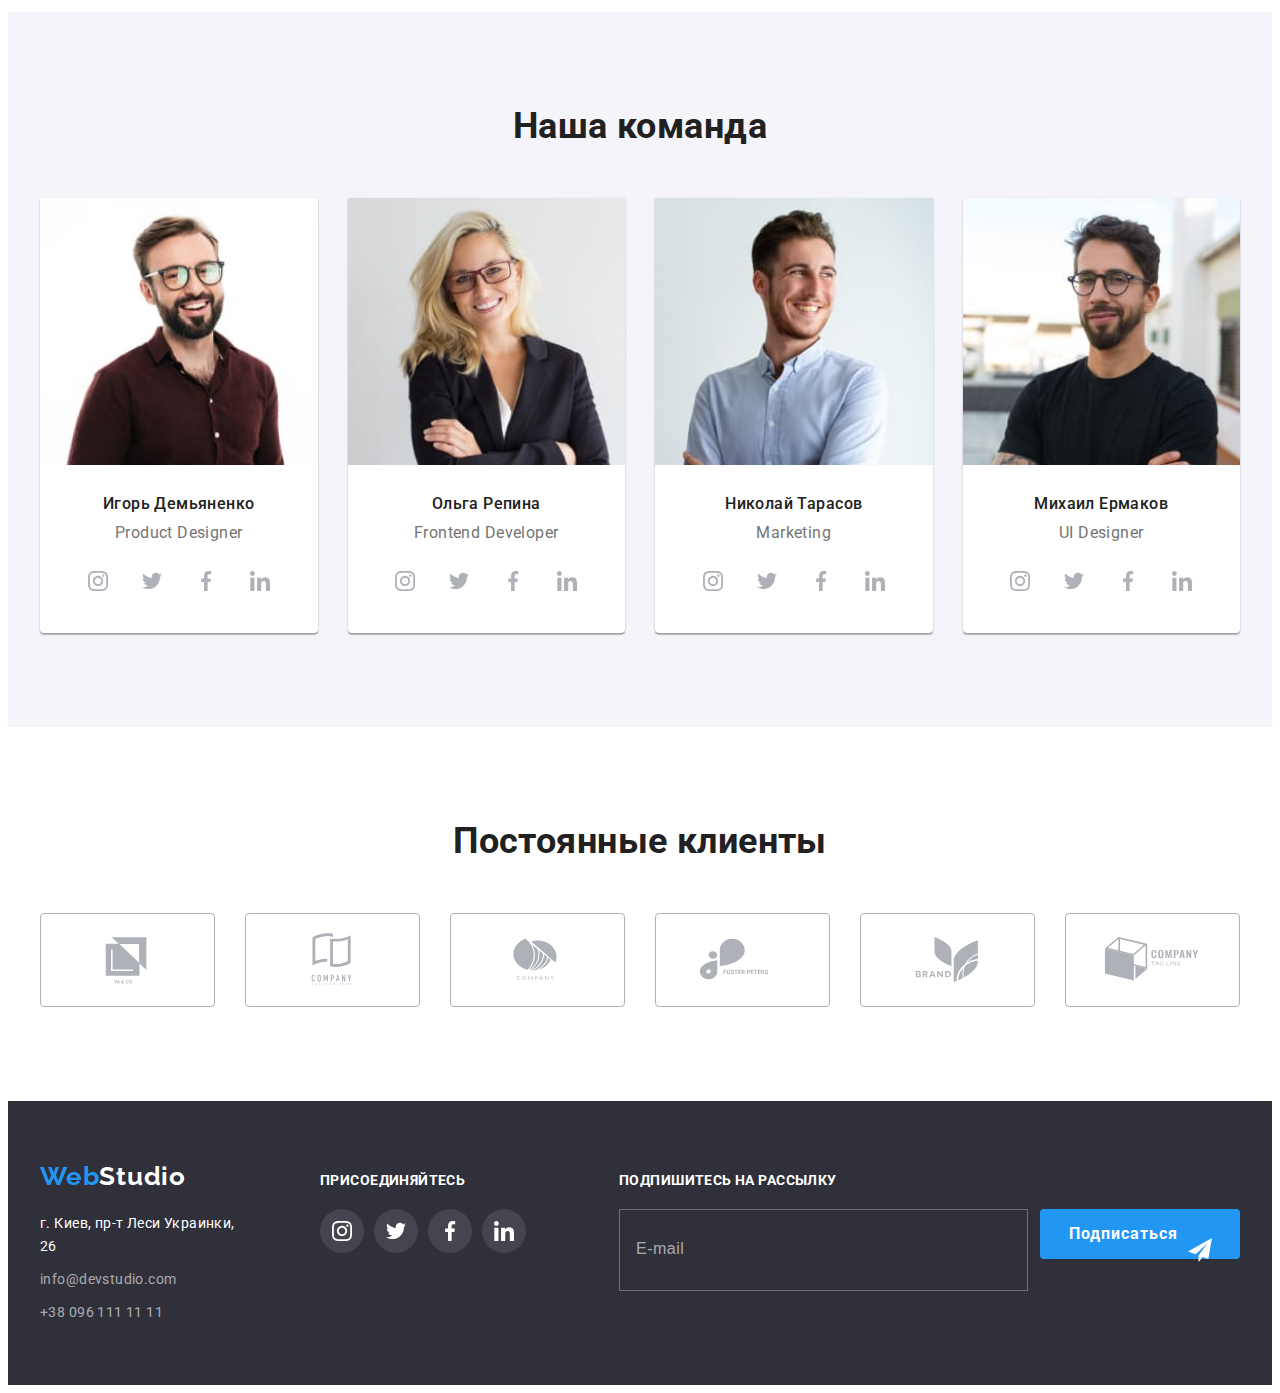
==== commit abeb2bd6: "555555" ====
--- a/index.html
+++ b/index.html
@@ -444,16 +444,25 @@
         </button>
         <p class="modal-title">Оставьте свои данные, мы вам перезвоним</p>
         <form action="#">
+            <div class="form-field">
             <label class="imput-title" for="user-name">Имя</label>
-            <input 
-            type="text" 
-            placeholder="" 
-            class="form-input"
-            name="user-name"
-            required
-            id="user-name"
-            >
+            <div class="input-wrqp">
+                <input 
+                type="text" 
+                placeholder="" 
+                class="form-input"
+                name="user-name"
+                required
+                id="user-name"
+                >
+                <svg class="modal-icon" width="18" height="18">
+                    <use href="./images/icons.svg#icon-modal-person"></use>
+                </svg>
+            </div>
+            </div>
+            <div class="form-field">
             <label class="imput-title" for="user-tel">Телефон</label>
+            <div class="input-wrqp">
             <input 
             type="tel" 
             placeholder="" 
@@ -462,7 +471,14 @@
             required
             id="user-tel"
             >
+            <svg class="modal-icon" width="18" height="18">
+                <use href="./images/icons.svg#icon-modal-tel"></use>
+            </svg>
+            </div>
+            </div>
+            <div class="form-field">
             <label class="imput-title" for="user-email">Почта</label>
+            <div class="input-wrqp">
             <input 
             type="email" 
             placeholder="" 
@@ -471,6 +487,12 @@
             required
             id="user-email"
             >
+            <svg class="modal-icon" width="18" height="18">
+                <use href="./images/icons.svg#icon-modal-email"></use>
+            </svg>
+            </div>
+            </div>
+            
             <label class="imput-title" for="user-text">Комментарий</label>
             <textarea 
             name="user-text"
--- a/css/styles.css
+++ b/css/styles.css
@@ -663,13 +663,16 @@
 color: var(--dark-text-color);
 margin-bottom: 30px;
 }
+.form-field{
+    margin-bottom: 10px;
+}
 
 .form-input{
     width: 100%;
     height: 40px;
     border: 1px solid rgba(33, 33, 33, 0.2);
     border-radius: 4px;
-    margin-bottom: 10px;
+   
 }
 .input-title{
     font-size: 12px;
@@ -696,8 +699,19 @@
     bottom: 40px;
     left: 50%;
     transform: translateX(-50%);
-
-
-
-
-
+ }
+ .modal-icon{
+     position: absolute;
+     top: 50%;
+     transform: translateY(-50%);
+     left: 12px;
+    
+ }
+ .input-wrqp{
+     position: relative;
+ }
+
+
+
+
+
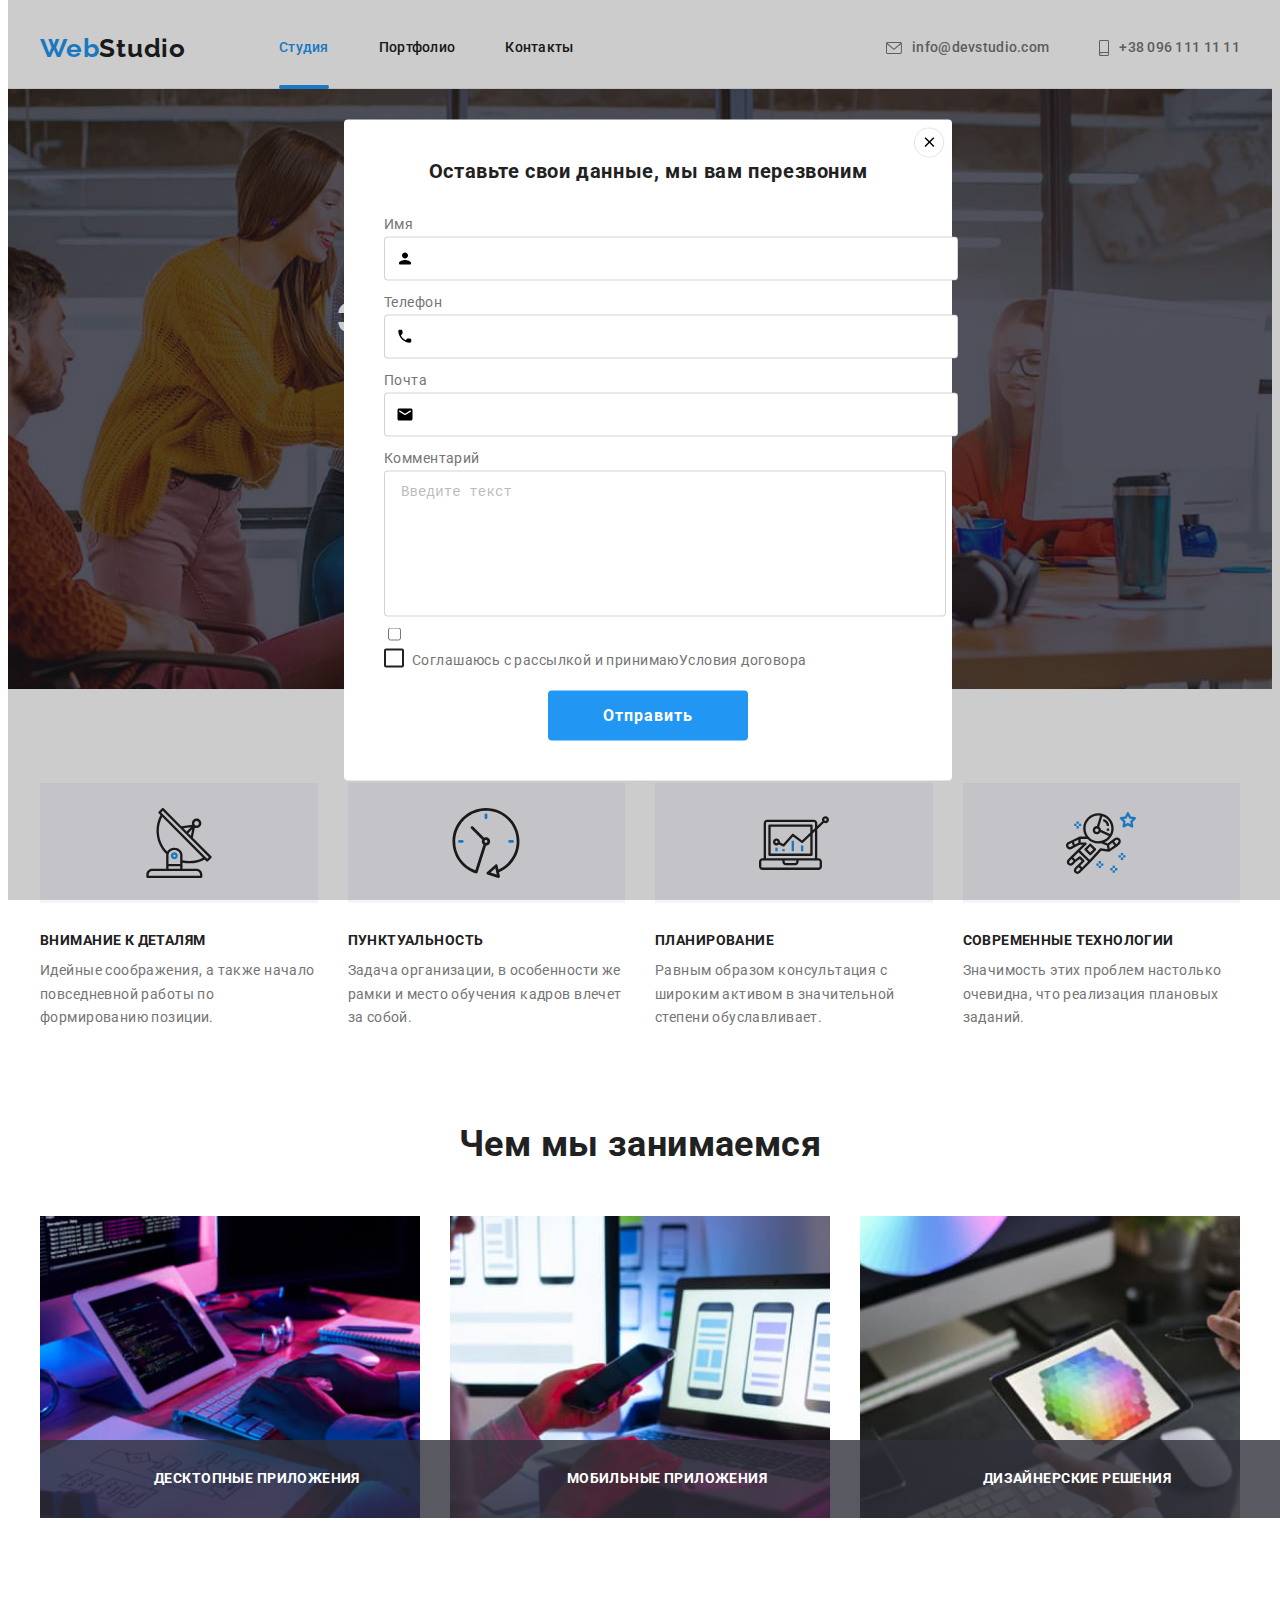
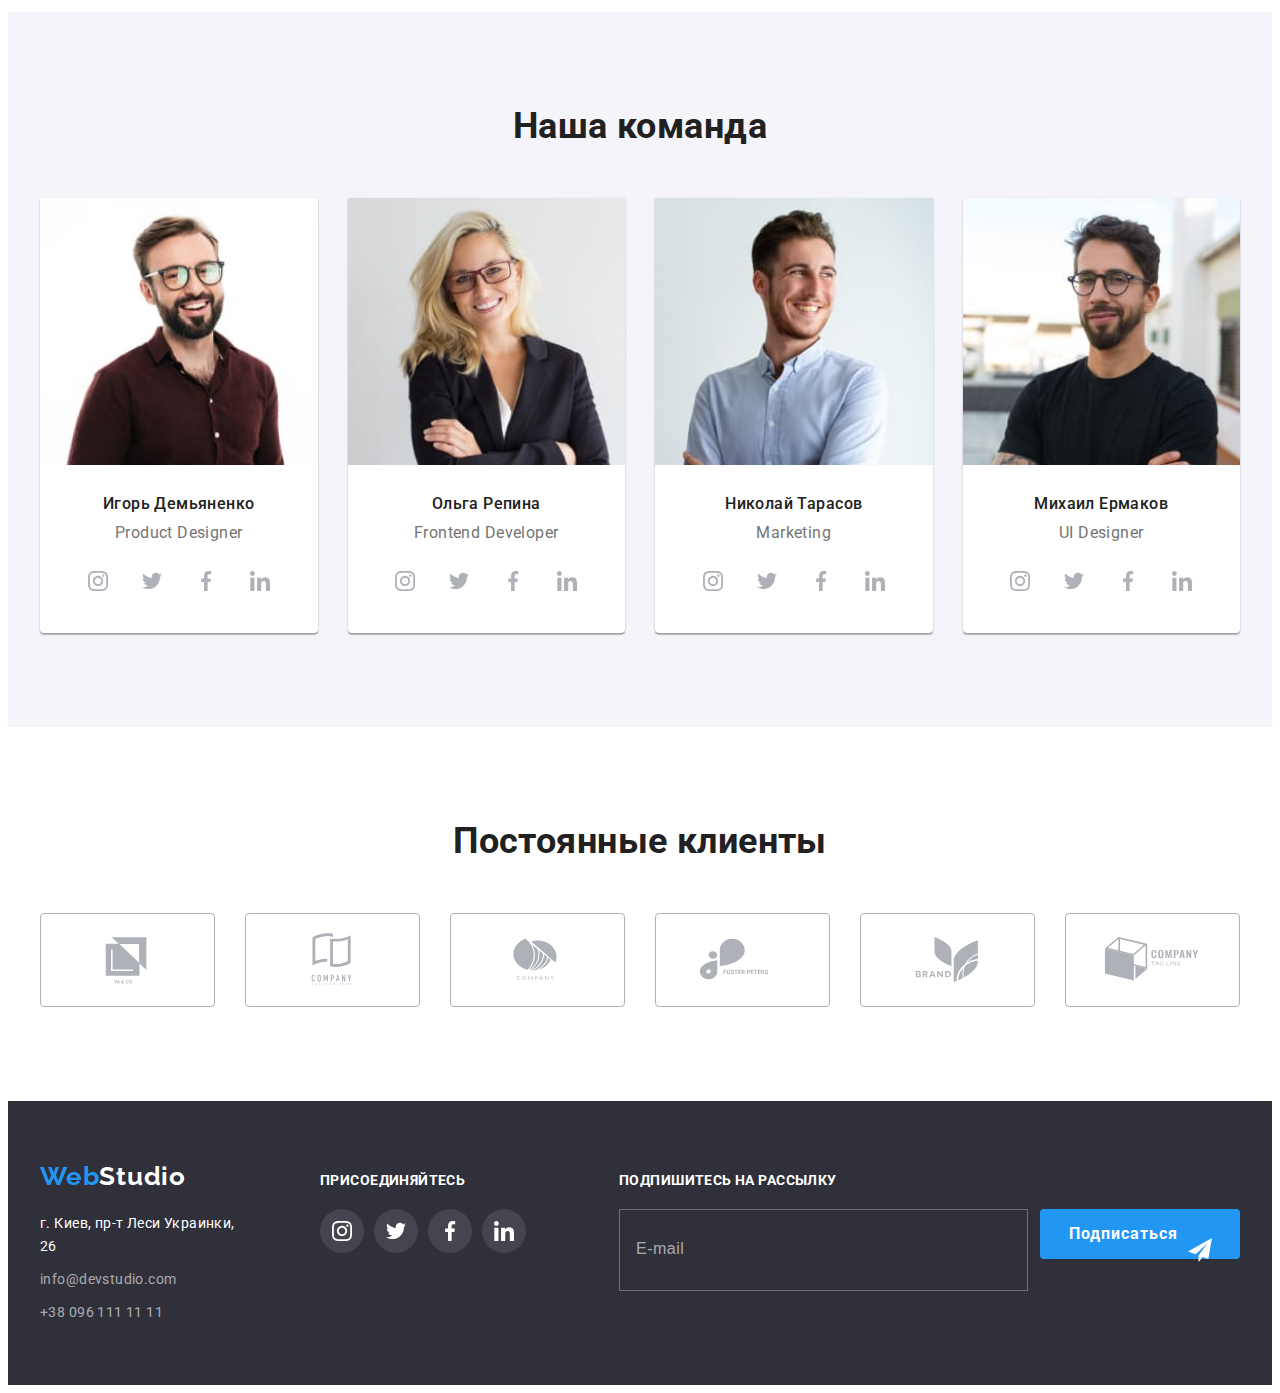
==== commit a9d46e57: "666" ====
--- a/index.html
+++ b/index.html
@@ -438,7 +438,7 @@
 <div class="backdrop " data-modal >
     <div class="modal">
         <button type="button" class="modal-close"  data-modal-close>
-            <svg class="social-icon" width="18" height="18">
+            <svg class="modal-close-icon" width="18" height="18">
                 <use href="./images/icons.svg#icon-close"></use>
             </svg> 
         </button>
@@ -500,6 +500,14 @@
             placeholder="Введите текст"
             class="form-text"
             ></textarea>
+            <input
+            type="checkbox"
+            name="policy"
+            id="policy"
+            class="policy-check"
+            >
+            <label for="policy" class="check-text">Соглашаюсь с рассылкой и принимаю <a href="" class="link">Условия договора</a></label>
+
             <button type="submit" class="modal-button" >Отправить</button>
 
         
--- a/css/styles.css
+++ b/css/styles.css
@@ -646,8 +646,13 @@
     background-color: var(--light-background-color);
     position: absolute;
     right: 8px;
-    top: 8px;  
-}
+    top: 8px; 
+    transition: fill var(--transition) ; 
+}
+.modal-close:hover{
+    fill: var(--accent-color);
+}
+
 .backdrop.is-hidden{
     opacity: 0;
     pointer-events: none;
@@ -672,8 +677,20 @@
     height: 40px;
     border: 1px solid rgba(33, 33, 33, 0.2);
     border-radius: 4px;
-   
-}
+    padding-left: 42px;
+    outline: none;
+    transition: fill var(--transition),
+    border-color var(--transition) ;
+
+}
+.form-input:focus,
+.form-text:focus{
+    border-color: var(--accent-color);
+}
+.form-input:focus + .modal-icon{
+    fill: var(--accent-color);
+}
+
 .input-title{
     font-size: 12px;
     line-height: 1.16;
@@ -687,7 +704,9 @@
      border: 1px solid rgba(33, 33, 33, 0.2);
      border-radius: 4px; 
      padding: 12px 16px;
+     outline: none;
  }
+
  .form-text::placeholder{
     font-size: 14px;
     line-height: 1.142;
@@ -710,8 +729,25 @@
  .input-wrqp{
      position: relative;
  }
-
-
-
-
-
+ .check-text{
+    letter-spacing: 0.03em;
+    color: var(--text-color);
+    display: flex;
+ }
+
+ .check-text::before{
+     content: '';
+     border: 2px solid var(--dark-text-color);
+     width: 16px;
+     height: 15px;
+     border-radius: 2px;
+     margin-right: 8px;
+     
+ }
+
+  
+
+
+
+
+
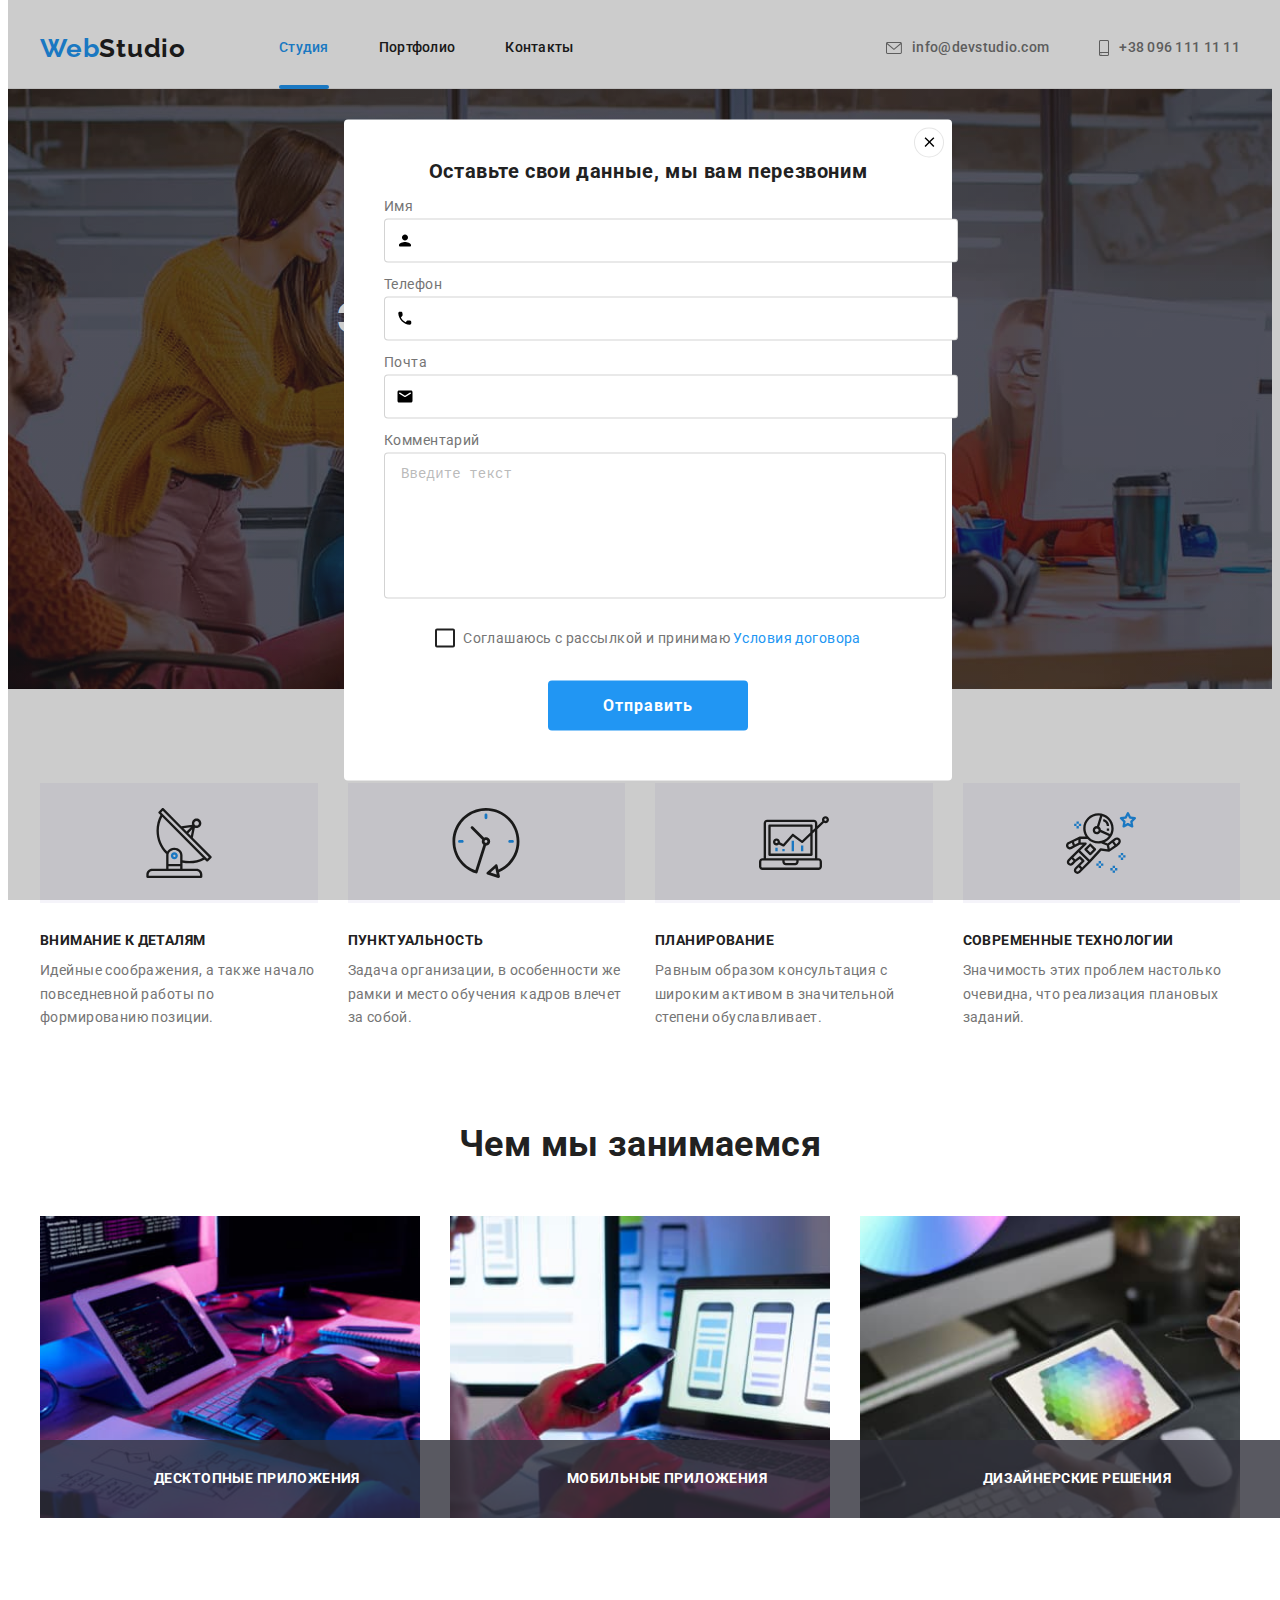
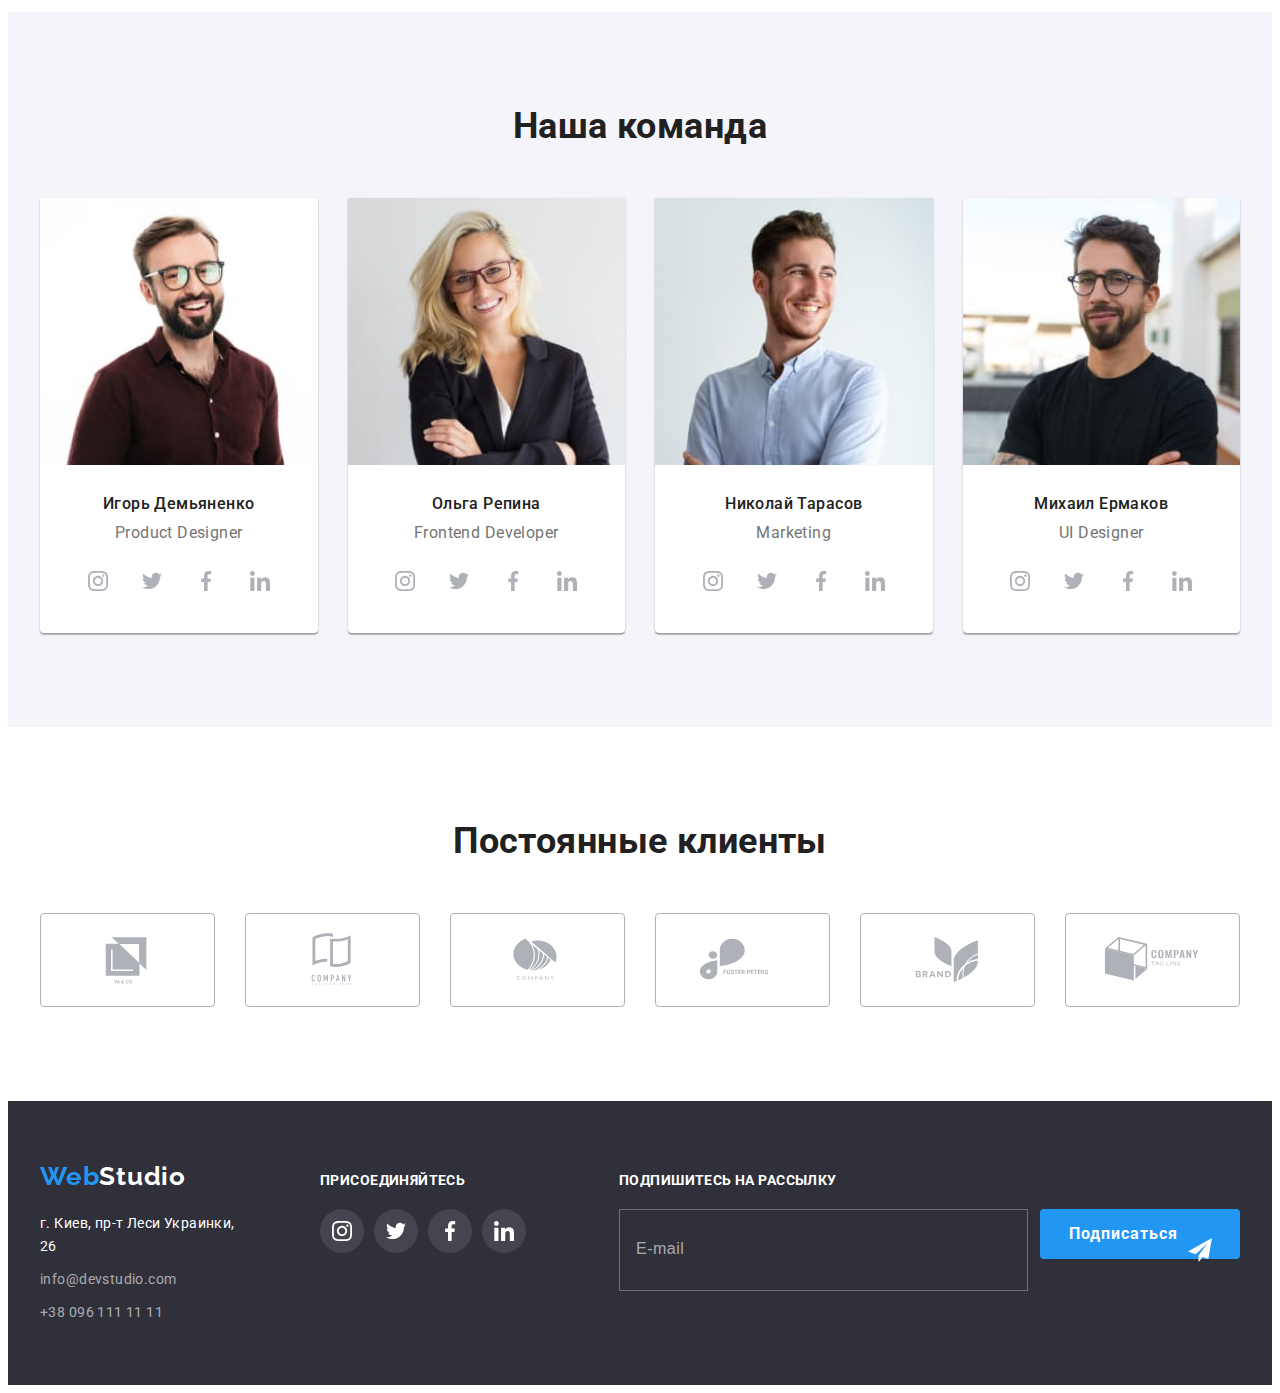
==== commit d9e372bc: "66" ====
--- a/index.html
+++ b/index.html
@@ -492,7 +492,7 @@
             </svg>
             </div>
             </div>
-            
+            <div class="form-field-text">
             <label class="imput-title" for="user-text">Комментарий</label>
             <textarea 
             name="user-text"
@@ -500,16 +500,19 @@
             placeholder="Введите текст"
             class="form-text"
             ></textarea>
+            </div>
+            <div class="check-field">
             <input
             type="checkbox"
             name="policy"
             id="policy"
-            class="policy-check"
+            class="policy-check visually-hidden"
             >
-            <label for="policy" class="check-text">Соглашаюсь с рассылкой и принимаю <a href="" class="link">Условия договора</a></label>
-
+            <label for="policy" class="check-text">Соглашаюсь с рассылкой и принимаю <a href="" class="link policy-link">Условия договора</a></label>
+            </div>
+            <div class="btn-field">
             <button type="submit" class="modal-button" >Отправить</button>
-
+            </div>
         
         </form>
     </div>   
--- a/css/styles.css
+++ b/css/styles.css
@@ -666,11 +666,12 @@
 text-align: center;
 letter-spacing: 0.03em;
 color: var(--dark-text-color);
-margin-bottom: 30px;
+margin-bottom: 12px;
 }
 .form-field{
     margin-bottom: 10px;
 }
+
 
 .form-input{
     width: 100%;
@@ -697,6 +698,10 @@
     letter-spacing: 0.01em;
     margin-bottom: 4px;
 }
+.form-field-text{
+    margin-bottom: 20px;
+}
+
  .form-text{
      width: 100%;
      height: 120px;
@@ -705,6 +710,9 @@
      border-radius: 4px; 
      padding: 12px 16px;
      outline: none;
+     
+    
+     
  }
 
  .form-text::placeholder{
@@ -712,13 +720,14 @@
     line-height: 1.142;
     letter-spacing: 0.01em;
     color: rgba(117, 117, 117, 0.5);
+  
  }
- .modal-button{
-    position: absolute;
-    bottom: 40px;
-    left: 50%;
-    transform: translateX(-50%);
+ .btn-field{
+    text-align: center;
  }
+ 
+     
+ 
  .modal-icon{
      position: absolute;
      top: 50%;
@@ -729,10 +738,16 @@
  .input-wrqp{
      position: relative;
  }
+ .check-field{
+     margin-bottom: 30px;
+ }
  .check-text{
     letter-spacing: 0.03em;
     color: var(--text-color);
     display: flex;
+    text-align: center;
+    justify-content: center;
+    align-items: center;
  }
 
  .check-text::before{
@@ -742,9 +757,23 @@
      height: 15px;
      border-radius: 2px;
      margin-right: 8px;
+     justify-content: center
+
      
  }
 
+ 
+.policy-check:checked + .check-text::before{
+    border: none;
+    background-image: url(../images/check.svg);
+    background-repeat: no-repeat;
+    background-position: center;
+    background-size: cover;
+}
+.policy-link{
+    color: var(--accent-color);
+    margin-left: 3px;
+}
   
 
 
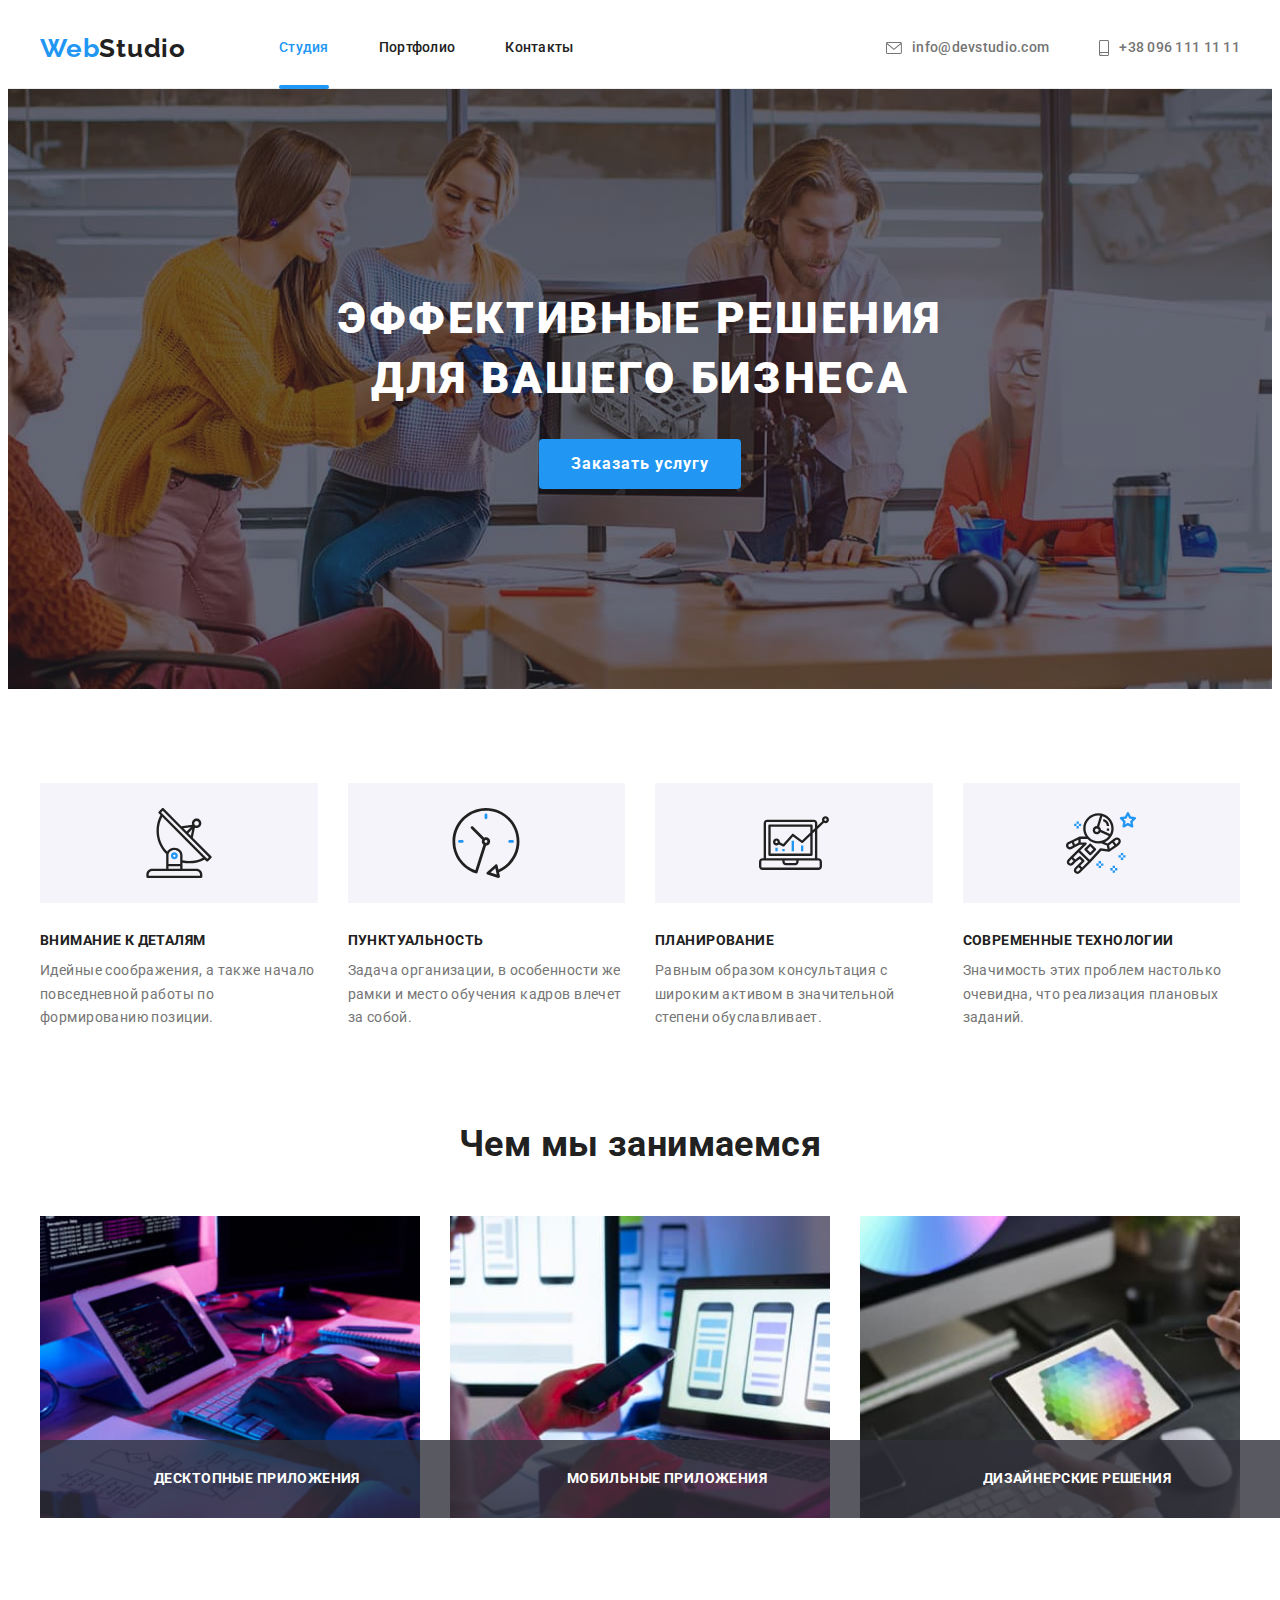
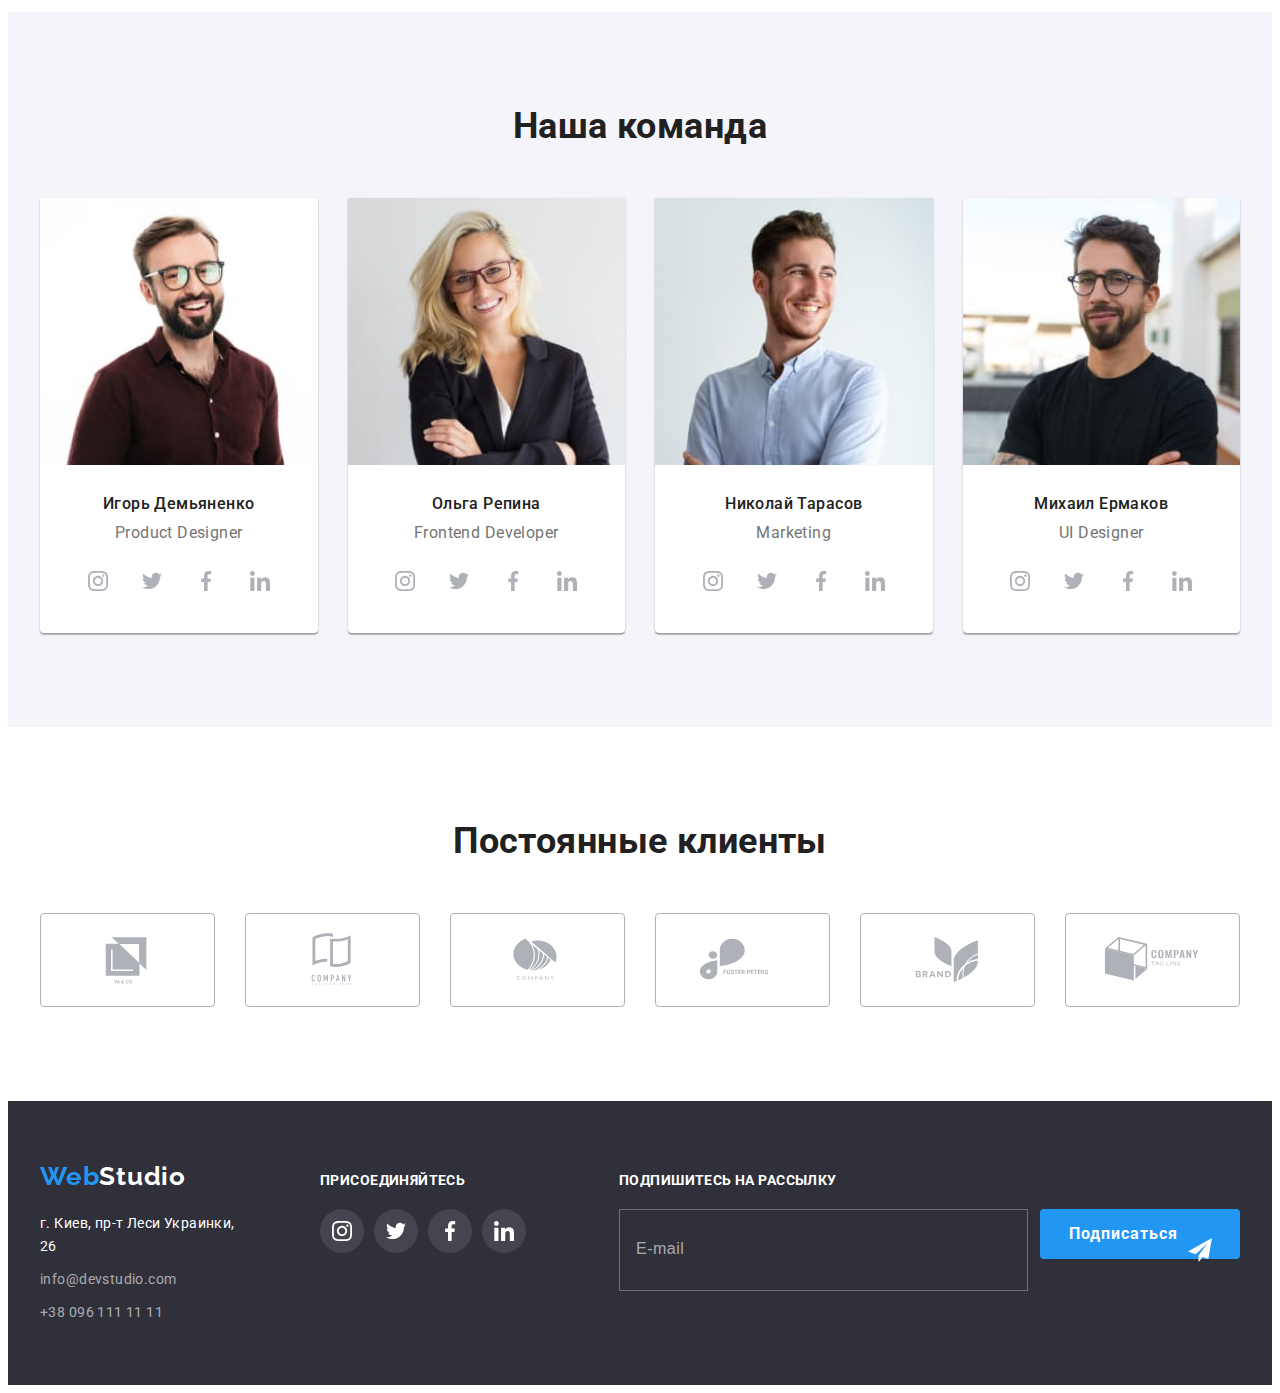
==== commit 9ab81250: "hw6" ====
--- a/index.html
+++ b/index.html
@@ -435,7 +435,7 @@
       </div>
     </div>
 </footer>
-<div class="backdrop " data-modal >
+<div class="backdrop is-hidden " data-modal >
     <div class="modal">
         <button type="button" class="modal-close"  data-modal-close>
             <svg class="modal-close-icon" width="18" height="18">
@@ -508,7 +508,12 @@
             id="policy"
             class="policy-check visually-hidden"
             >
-            <label for="policy" class="check-text">Соглашаюсь с рассылкой и принимаю <a href="" class="link policy-link">Условия договора</a></label>
+            <label for="policy" class="check-text">
+                <span>
+                    <svg class="policy-icon" width="15" height="15">
+                        <use href="./images/icons.svg#icon-check"></use>
+                    </svg>  
+                </span>Соглашаюсь с рассылкой и принимаю <a href="" class="link policy-link">Условия договора</a></label>
             </div>
             <div class="btn-field">
             <button type="submit" class="modal-button" >Отправить</button>
--- a/css/styles.css
+++ b/css/styles.css
@@ -750,30 +750,33 @@
     align-items: center;
  }
 
- .check-text::before{
-     content: '';
+ .check-text span{
      border: 2px solid var(--dark-text-color);
      width: 16px;
      height: 15px;
      border-radius: 2px;
      margin-right: 8px;
-     justify-content: center
-
-     
+     justify-content: center;
+     display: flex;
+     justify-items: center;
+     align-items: center;
  }
 
  
-.policy-check:checked + .check-text::before{
+.policy-check:checked + .check-text span{
     border: none;
-    background-image: url(../images/check.svg);
-    background-repeat: no-repeat;
-    background-position: center;
-    background-size: cover;
+  background-color:var(--accent-color)
+}
+.policy-check:checked + .check-text .policy-icon{
+    fill: var(--light-text-color);
 }
 .policy-link{
     color: var(--accent-color);
     margin-left: 3px;
 }
+.policy-icon{
+    fill: transparent;
+}
   
 
 
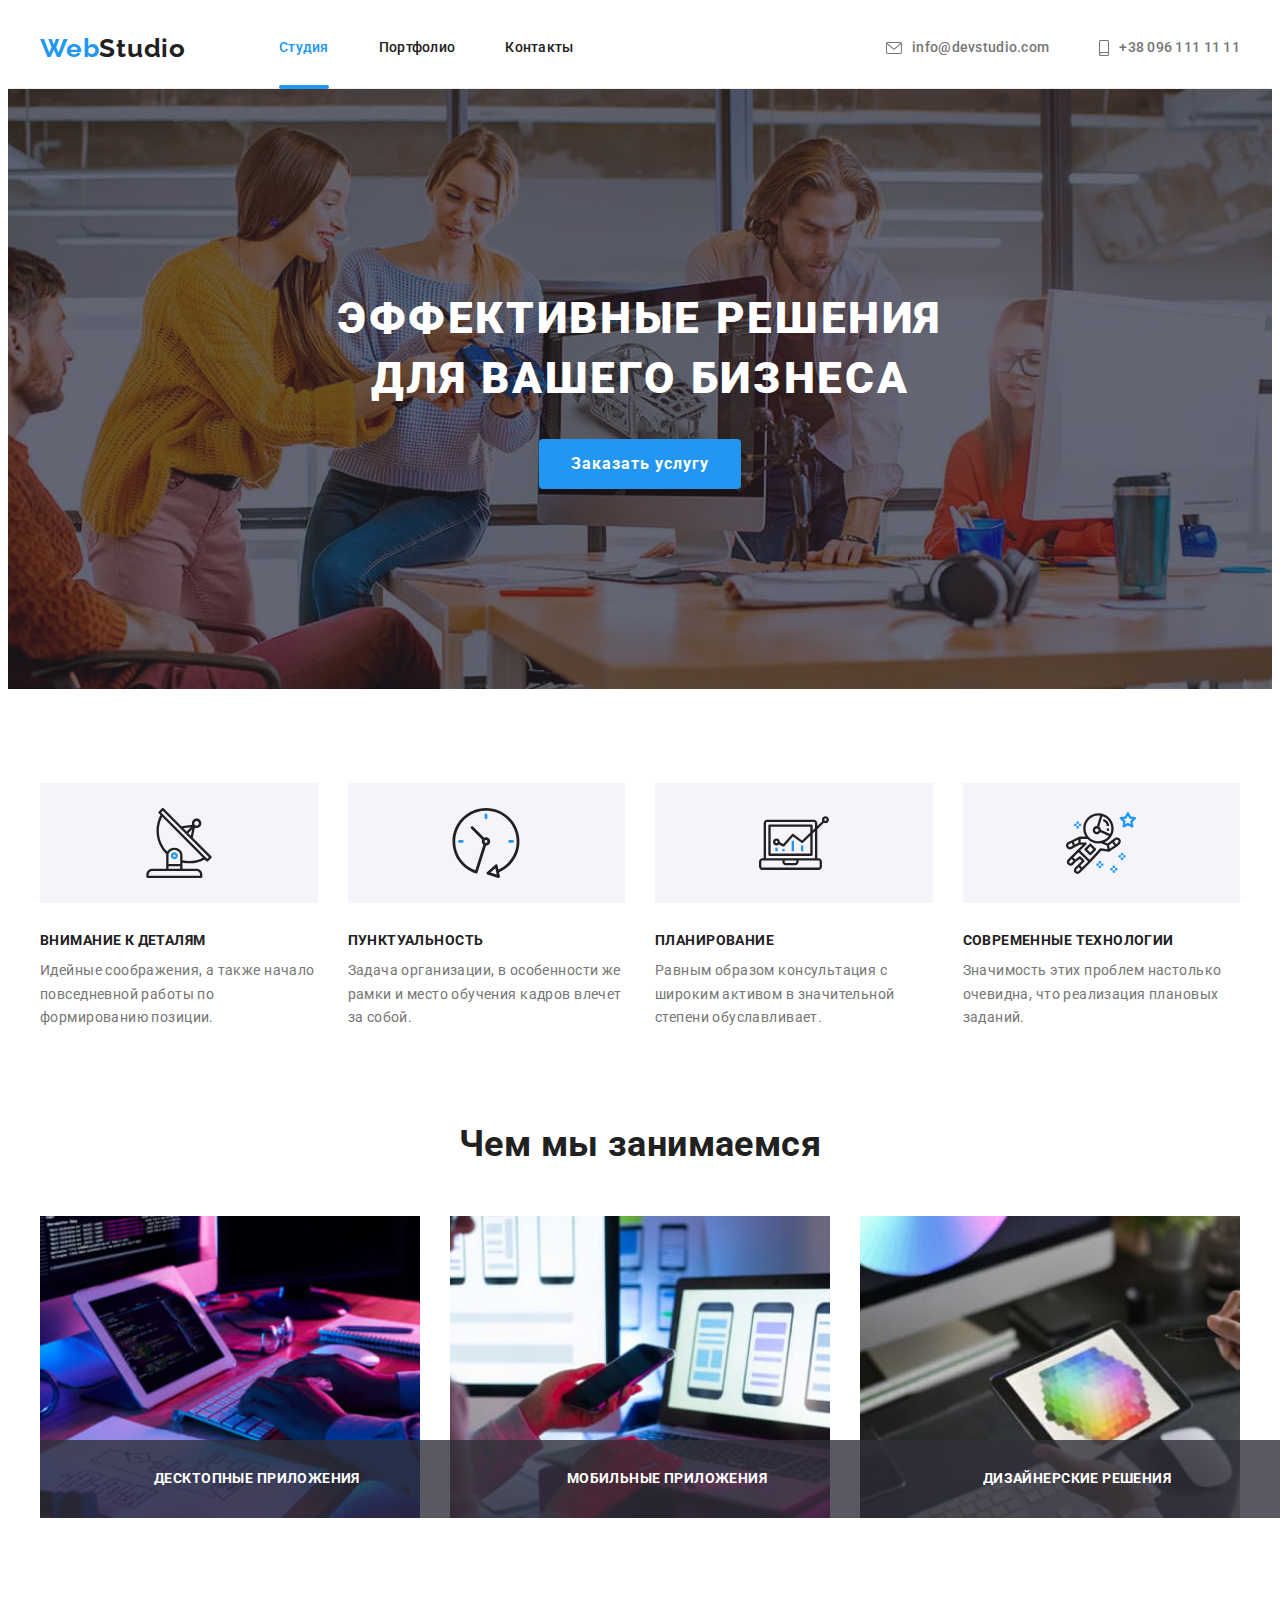
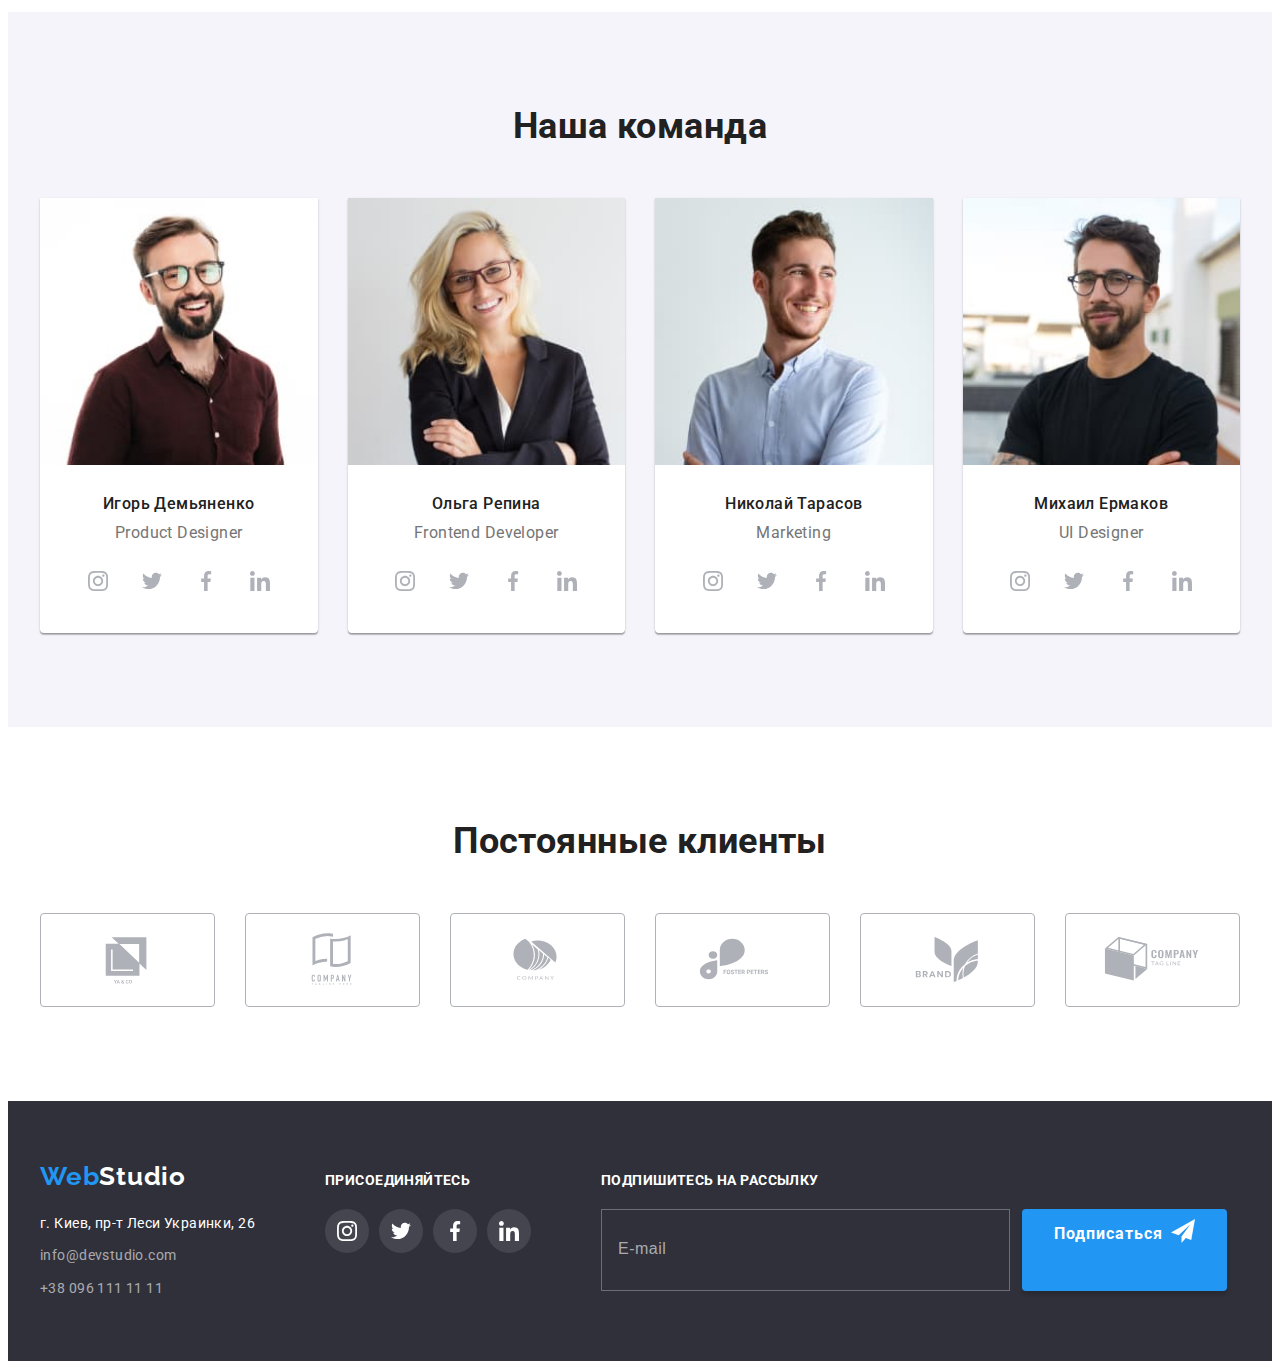
==== commit cd247f53: "hw66" ====
--- a/index.html
+++ b/index.html
@@ -44,7 +44,7 @@
     <section class="hero section">
         <div class="container">
     <h1 class="hero-title">Эффективные решения для вашего бизнеса</h1>
-        <button   type="button"  class="hero-button" data-modal-open> Заказать услугу</button>
+        <button   type="button"  class="main-btn" data-modal-open> Заказать услугу</button>
         </div>
     </section>
     <!--О нас-->
@@ -356,7 +356,7 @@
 <footer class="footer">
    
     <div class="container footer-container">
-<div class="main-footer">
+<div class="footer-cont-item">
     <a href="" class="link logo">Web<span class="footer-logo-span">Studio</span></a>
     <address class="footer-address">
         <ul class="list footer-list">
@@ -375,8 +375,8 @@
       </address>
     </div>
     
-      <div class="footer-social">
-          <h2 class="footer-social-logo">присоединяйтесь</h2>
+      <div class="footer-cont-item">
+          <h2 class="footer-title">присоединяйтесь</h2>
           <ul class="social-list list">
             <li class="social-item" >
                 <a href=""
@@ -412,23 +412,24 @@
             </li>
         </ul>
       </div>
-      <div class="footer-mailing">
-          <h2 class="footer-mailing-logo">Подпишитесь на рассылку</h2>
+      <div class="footer-cont-item">
+          <h2 class="footer-title">Подпишитесь на рассылку</h2>
           <form action="#" class="mailing-form">
-              <div class="mailing-section">
+              
               <input 
               type="email" 
               placeholder="E-mail" 
               class="mailing-input"
               name="mailing"
               >
-              <div class="mailing-btn-section">
-              <button type="submit" class="mailing-button">Подписаться</button>
-              <svg class="mailing-icon" width="24" height="24">
-                <use href="./images/icons.svg#icon-fly_mail"></use>
-               </svg> 
-              </div>
-            </div>
+             
+              <button type="submit" class="main-btn mailing-button">Подписаться
+                <svg class="mailing-icon" width="24" height="24">
+                    <use href="./images/icons.svg#icon-fly_mail"></use>
+                   </svg> 
+              </button>
+           
+            
           </form>
 
 
@@ -445,7 +446,7 @@
         <p class="modal-title">Оставьте свои данные, мы вам перезвоним</p>
         <form action="#">
             <div class="form-field">
-            <label class="imput-title" for="user-name">Имя</label>
+            <label class="input-title" for="user-name">Имя</label>
             <div class="input-wrqp">
                 <input 
                 type="text" 
@@ -461,7 +462,7 @@
             </div>
             </div>
             <div class="form-field">
-            <label class="imput-title" for="user-tel">Телефон</label>
+            <label class="input-title" for="user-tel">Телефон</label>
             <div class="input-wrqp">
             <input 
             type="tel" 
@@ -477,7 +478,7 @@
             </div>
             </div>
             <div class="form-field">
-            <label class="imput-title" for="user-email">Почта</label>
+            <label class="input-title" for="user-email">Почта</label>
             <div class="input-wrqp">
             <input 
             type="email" 
@@ -493,7 +494,7 @@
             </div>
             </div>
             <div class="form-field-text">
-            <label class="imput-title" for="user-text">Комментарий</label>
+            <label class="input-title" for="user-text">Комментарий</label>
             <textarea 
             name="user-text"
             id="user-text" 
@@ -509,14 +510,14 @@
             class="policy-check visually-hidden"
             >
             <label for="policy" class="check-text">
-                <span>
+                <span class="check-custom">
                     <svg class="policy-icon" width="15" height="15">
                         <use href="./images/icons.svg#icon-check"></use>
                     </svg>  
                 </span>Соглашаюсь с рассылкой и принимаю <a href="" class="link policy-link">Условия договора</a></label>
             </div>
             <div class="btn-field">
-            <button type="submit" class="modal-button" >Отправить</button>
+            <button type="submit" class="main-btn modal-button" >Отправить</button>
             </div>
         
         </form>
--- a/css/styles.css
+++ b/css/styles.css
@@ -178,10 +178,15 @@
     display: flex;
     align-items: baseline;
 }
-.main-footer{
+.footer-cont-item{
     display: flex;
     flex-direction: column;
+}
+.footer-cont-item:not(:last-child){
     margin-right: 70px;
+}
+.footer-cont-item:last-child{
+    margin-right: auto;
 }
 .footer .logo{
     margin-bottom: 20px;
@@ -217,19 +222,19 @@
 
 
 
-.footer-social-logo, 
-.footer-mailing-logo{
- font-weight: bold;
-font-size: 14px;
-line-height: 1.14;
-letter-spacing: 0.03em;
-text-transform: uppercase;
-margin-bottom: 20px;
-color: var(--light-text-color);
-margin-bottom: 20px;
-}
-.mailing-section{
-    display: flex;
+.footer-title{
+    font-weight: bold;
+    font-size: 14px;
+    line-height: 1.14;
+    letter-spacing: 0.03em;
+    text-transform: uppercase;
+    margin-bottom: 20px;
+    color: var(--light-text-color);
+    margin-bottom: 20px;
+}
+.mailing-form{
+    display: flex;
+    text-align: center;
 }
 
 .mailing-input{
@@ -240,6 +245,8 @@
     margin-right: 12px;
     padding: 15px 16px;
     color: var(--light-text-color);
+    transition: border-color var(--transition);
+    outline: none;
 
 }
 
@@ -249,30 +256,21 @@
     letter-spacing: 0.03em;
     color: rgba(255, 255, 255, 0.6)
     }
+.mailing-input:hover,
+.mailing-input:focus{
+border-color: var(--accent-color);
+}
 
 .mailing-button  {
-    font-weight: bold;
-    font-size: 16px;
-    line-height: 1.875;
-    letter-spacing: 0.06em;
-    color: var(--light-text-color);
-    background-color:var(--accent-color);
-    padding: 10px 62px 10px 29px ;
-    
-    border: none;
-    border-radius: 4px;
-    min-width: 200px;
+    display: flex;
+    text-align: center;
 }      
 
-.mailing-btn-section{
-    position: relative;
-}
+
 
 .mailing-icon{
-    position: absolute;
-    right: 28px;
-    top: 50%;
-    transform: translateY(-50%);
+    margin-left: 8px;
+   
 }
   
 /*---------HERO--------*/
@@ -305,8 +303,7 @@
 
 
 }
-.hero-button,
-.modal-button{
+.main-btn{
 font-weight: bold;
 font-size: 16px;
 line-height: 1.875;
@@ -317,14 +314,17 @@
 border: none;
 border-radius: 4px;
 min-width: 200px;
-
-
-
-}
+box-shadow: 0px 4px 4px rgba(0, 0, 0, 0.15);
+transition: background-color var(--transition);
+}
+
+.main-btn:hover,
+.main-btn:focus{
+    background-color: #188CE8;
+}
+
+
 /*---------ABOUT----------*/
-
-
-
 
 .about-title{
 font-size: 14px;
@@ -649,7 +649,8 @@
     top: 8px; 
     transition: fill var(--transition) ; 
 }
-.modal-close:hover{
+.modal-close:hover,
+.modal-close:focus{
     fill: var(--accent-color);
 }
 
@@ -682,14 +683,21 @@
     outline: none;
     transition: fill var(--transition),
     border-color var(--transition) ;
-
-}
+}
+
 .form-input:focus,
-.form-text:focus{
+.form-text:focus,
+.form-input:hover,
+.form-text:hover{
     border-color: var(--accent-color);
 }
-.form-input:focus + .modal-icon{
+
+.form-input:focus + .modal-icon,
+.form-input:hover + .modal-icon{
     fill: var(--accent-color);
+}
+.modal-icon{
+    transition: fill var(--transition);
 }
 
 .input-title{
@@ -697,6 +705,7 @@
     line-height: 1.16;
     letter-spacing: 0.01em;
     margin-bottom: 4px;
+    
 }
 .form-field-text{
     margin-bottom: 20px;
@@ -710,9 +719,6 @@
      border-radius: 4px; 
      padding: 12px 16px;
      outline: none;
-     
-    
-     
  }
 
  .form-text::placeholder{
@@ -726,6 +732,7 @@
     text-align: center;
  }
  
+ 
      
  
  .modal-icon{
@@ -748,9 +755,10 @@
     text-align: center;
     justify-content: center;
     align-items: center;
+    cursor: pointer;
  }
 
- .check-text span{
+ .check-text .check-custom{
      border: 2px solid var(--dark-text-color);
      width: 16px;
      height: 15px;
@@ -760,15 +768,20 @@
      display: flex;
      justify-items: center;
      align-items: center;
+    
  }
 
  
-.policy-check:checked + .check-text span{
-    border: none;
+.policy-check:checked + .check-text .check-custom{
+    border: 2px solid var(--dark-text-color);
   background-color:var(--accent-color)
 }
 .policy-check:checked + .check-text .policy-icon{
     fill: var(--light-text-color);
+}
+.policy-check:hover + .check-text .check-custom,
+.policy-check:focus + .check-text .check-custom{
+    border: 2px solid var(--accent-color)
 }
 .policy-link{
     color: var(--accent-color);
